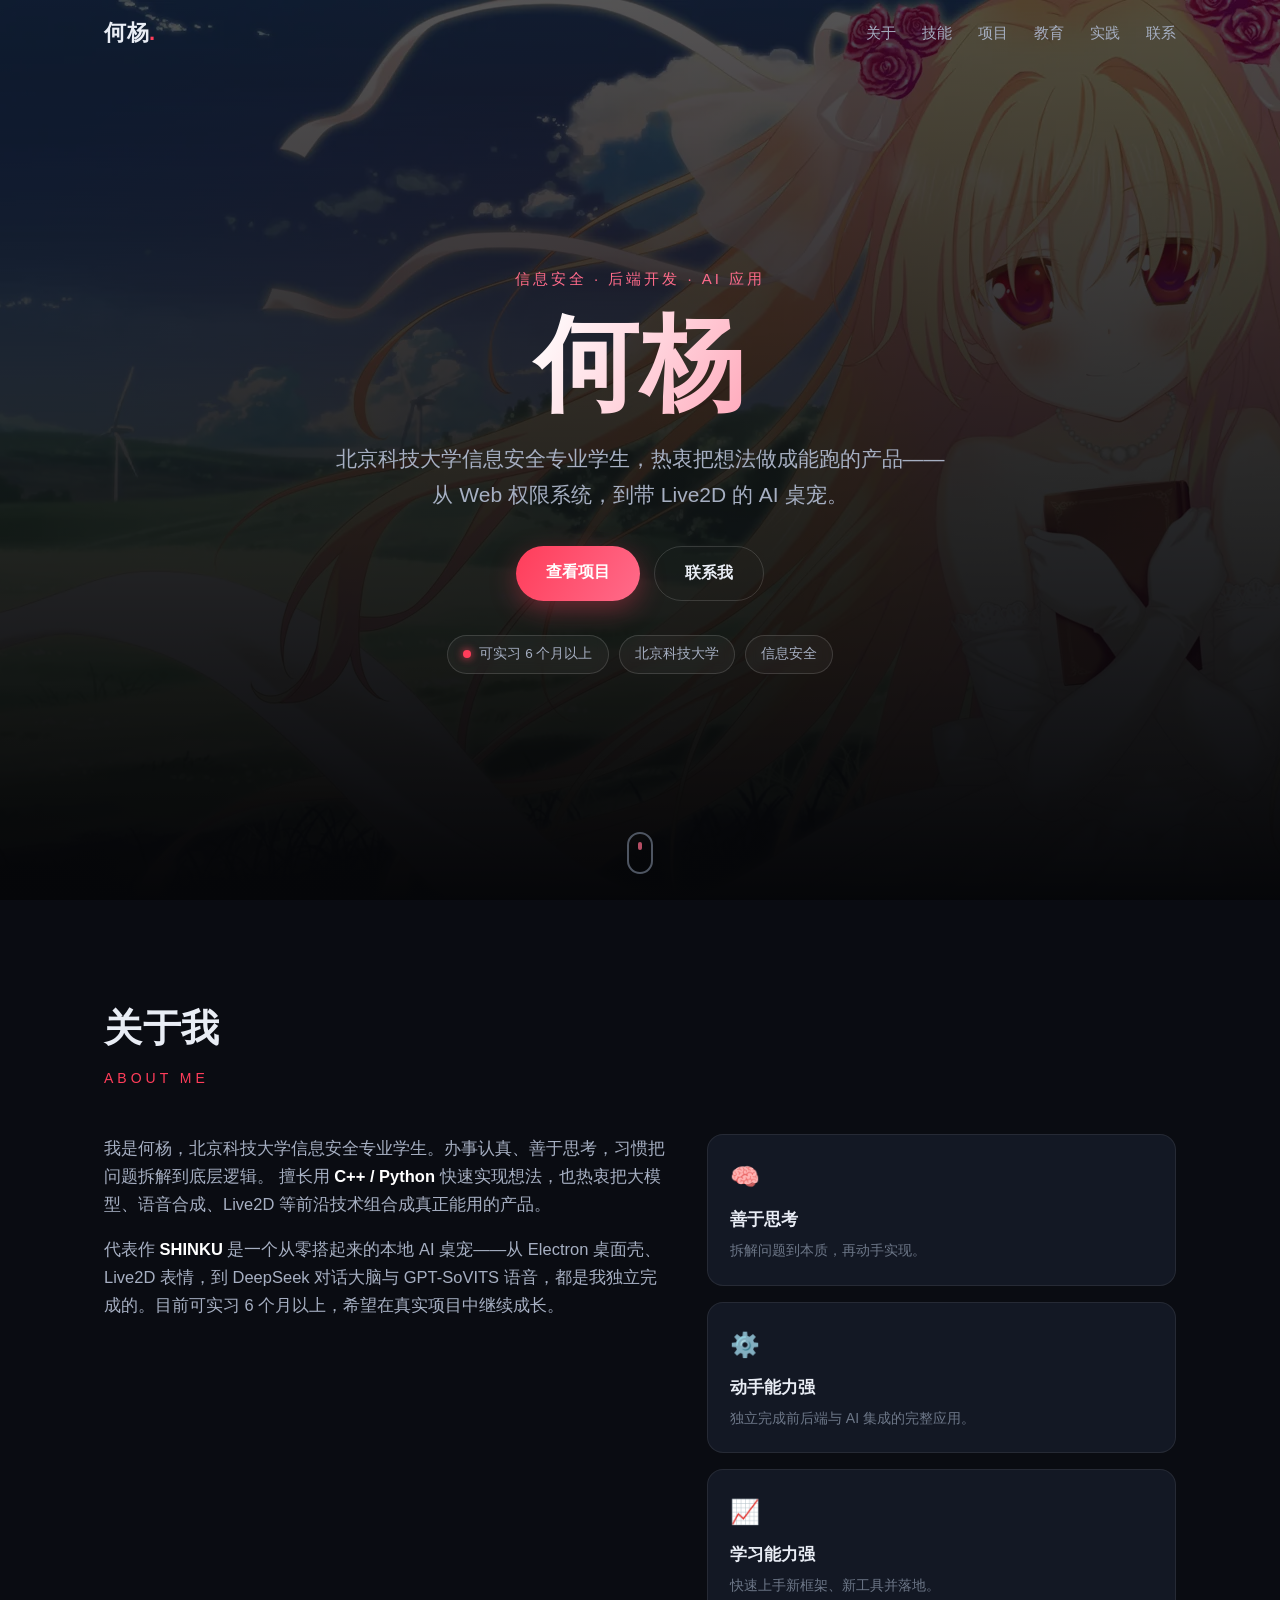
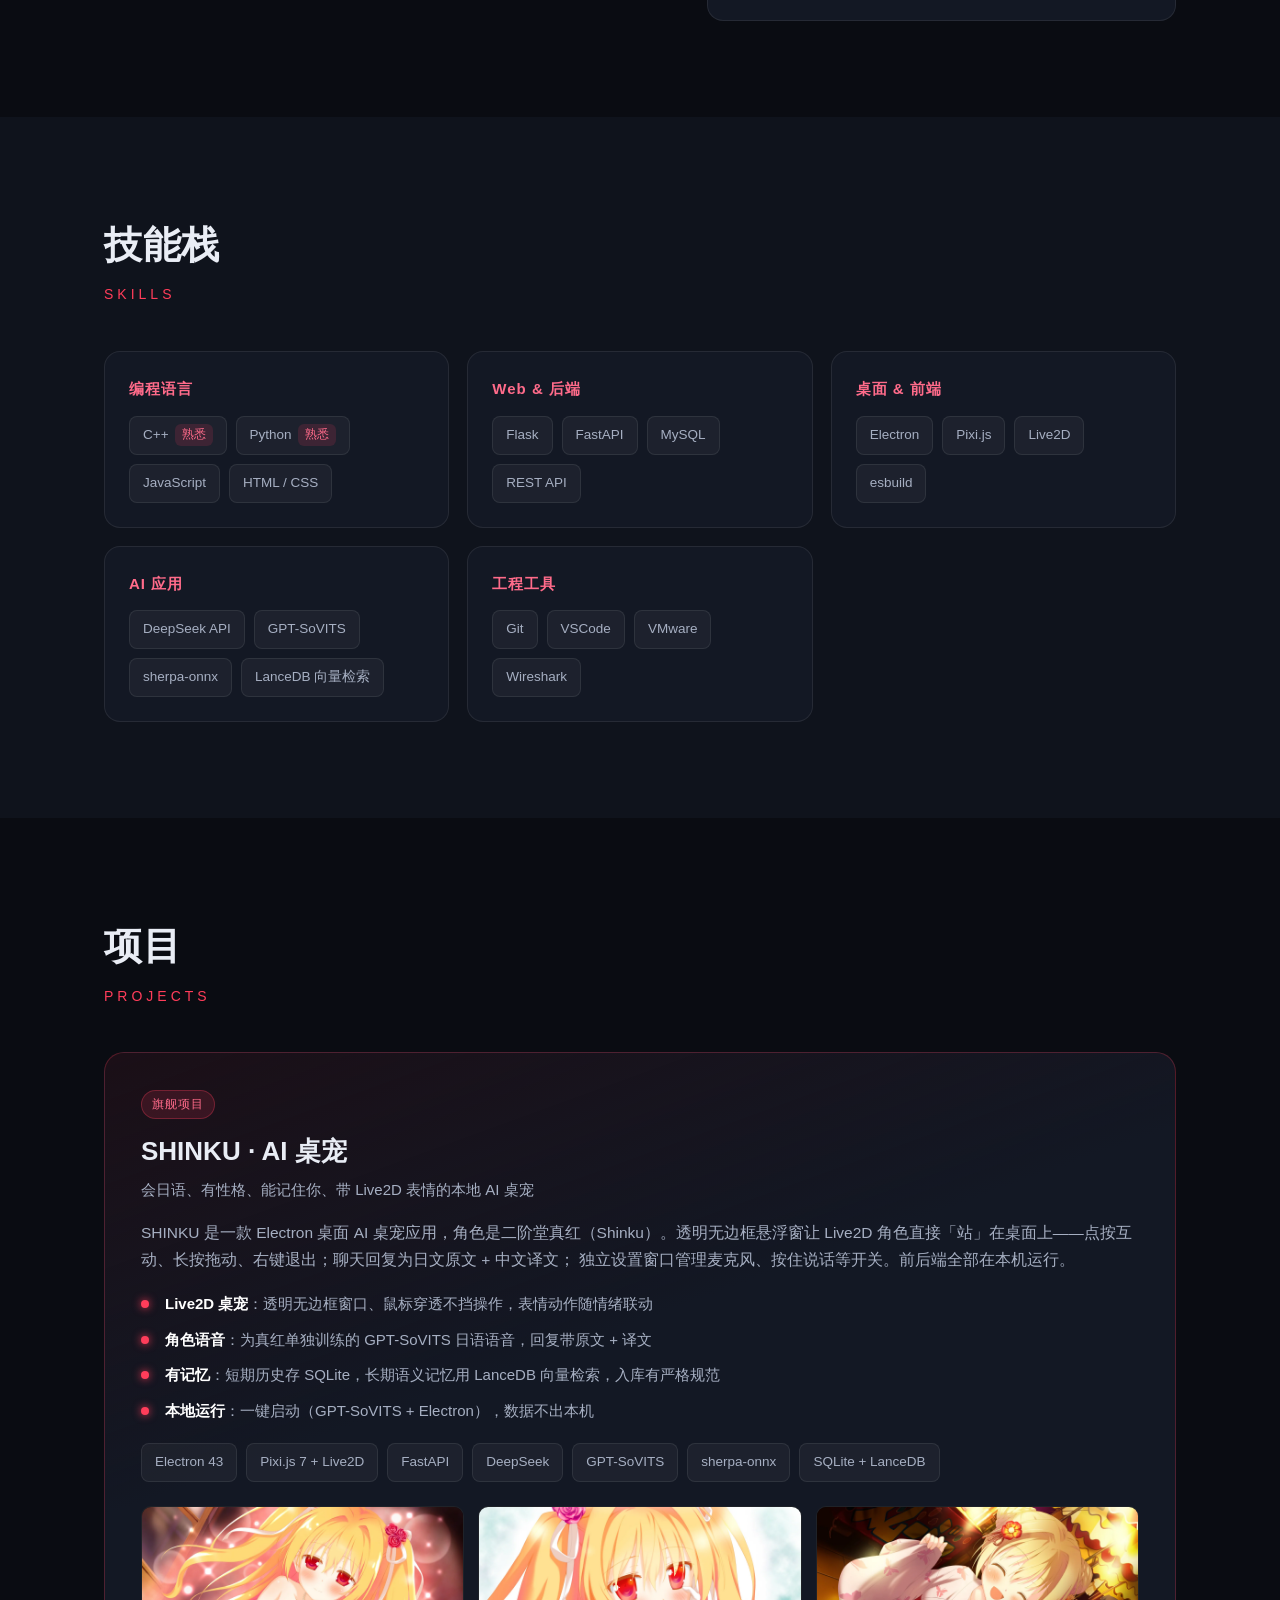
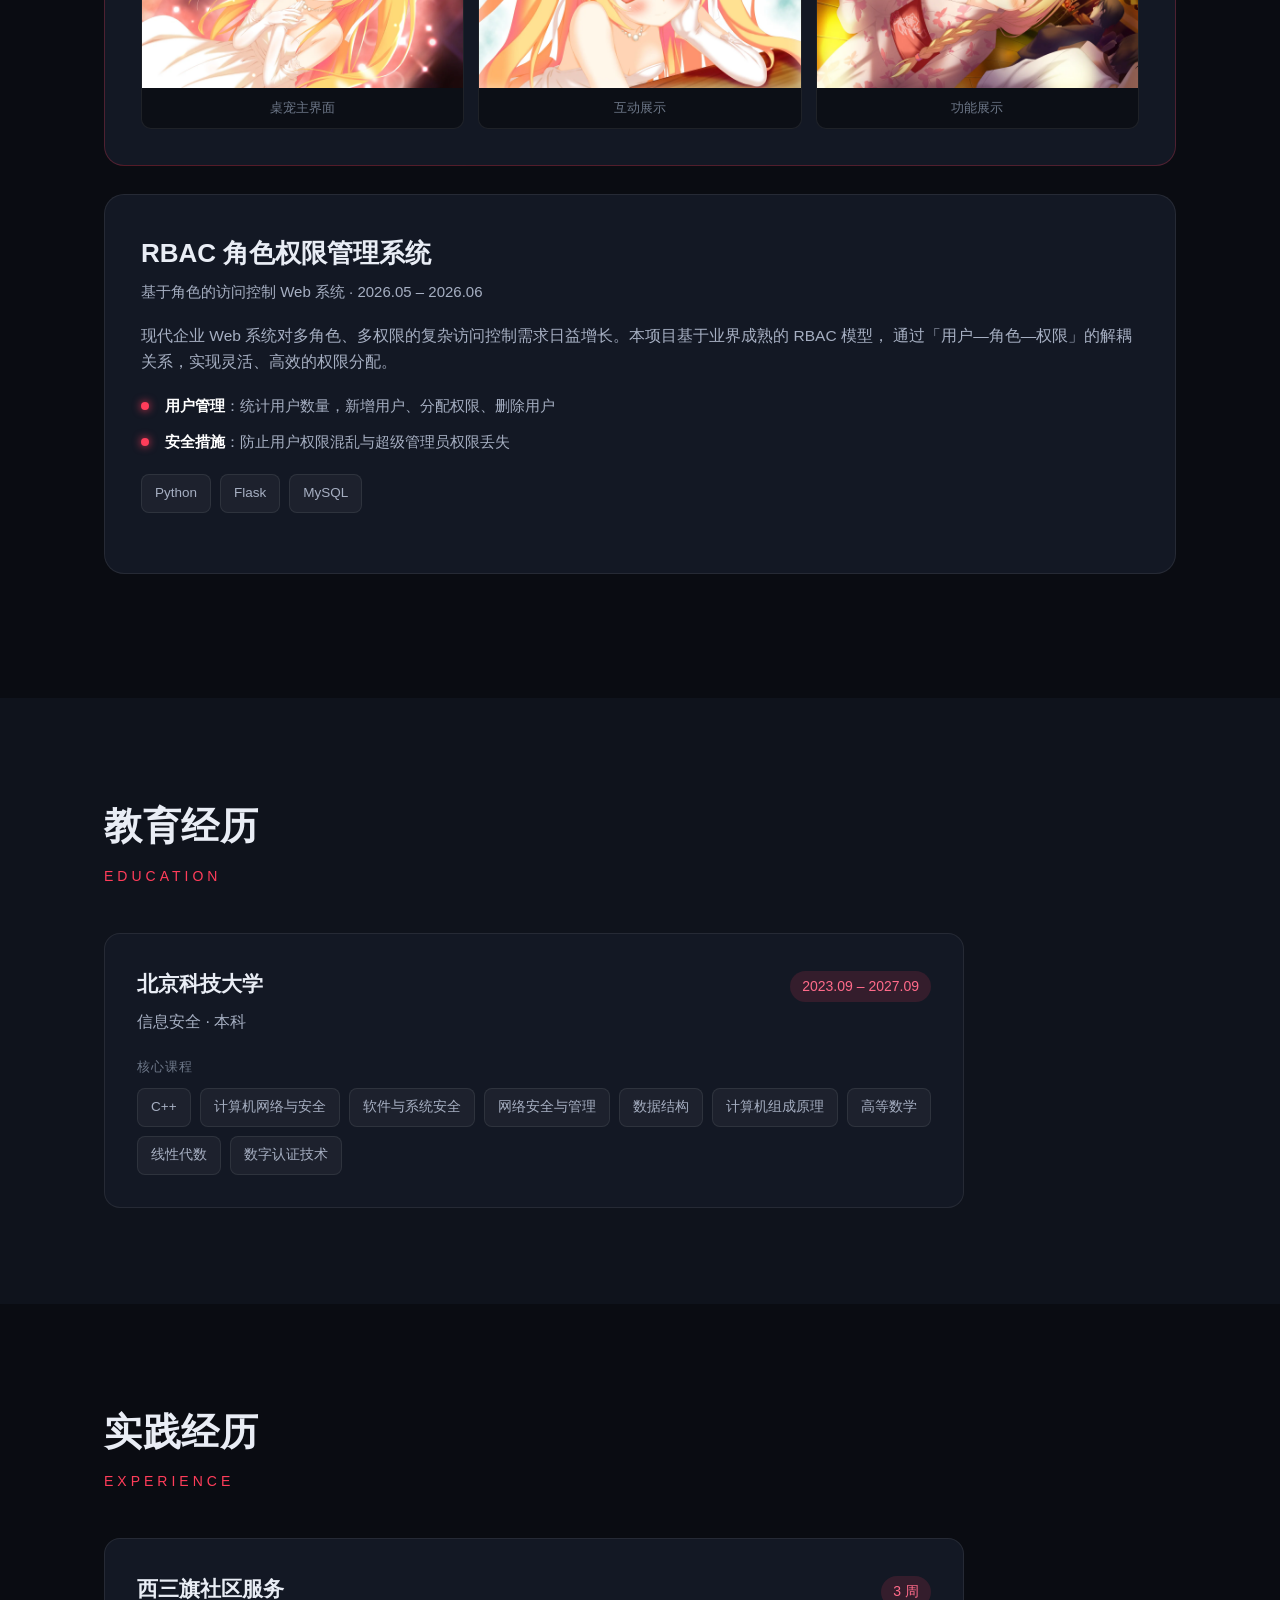
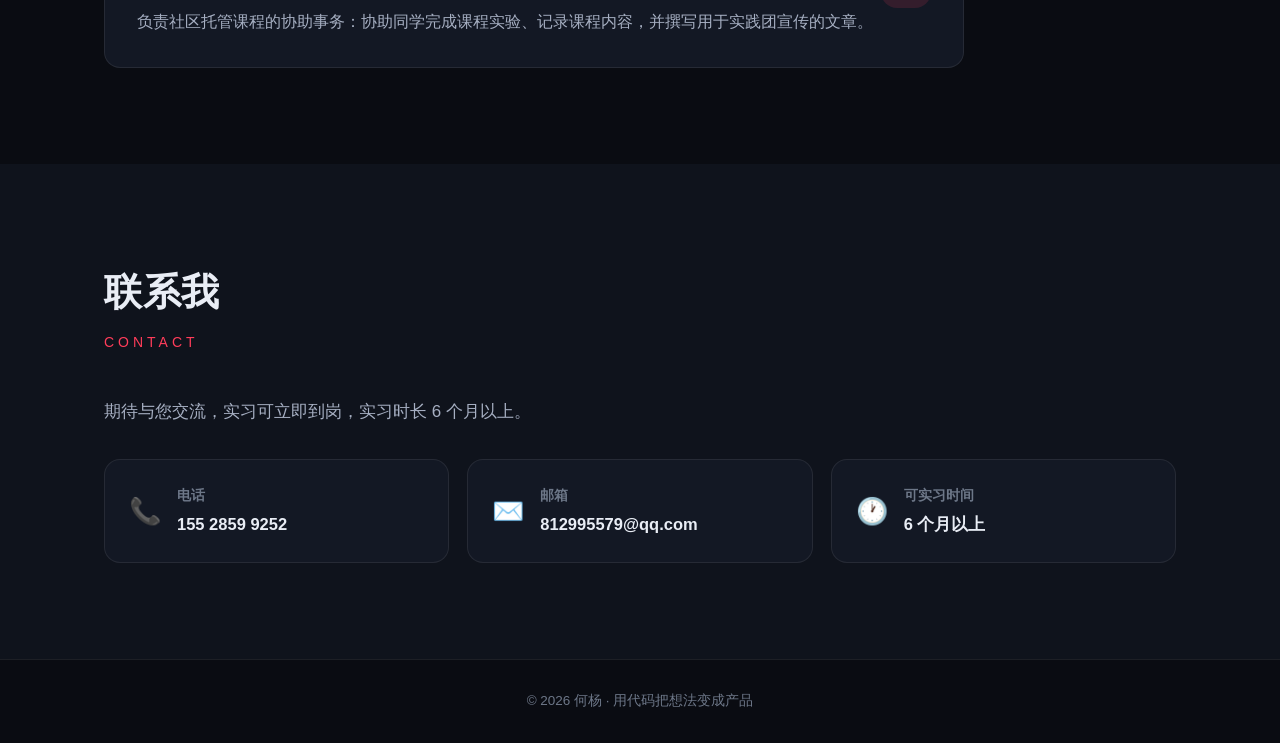
==== index.html @ 4cf5f6c6 "Add files via upload" ====
<!DOCTYPE html>
<html lang="zh-CN">
<head>
  <meta charset="UTF-8" />
  <meta name="viewport" content="width=device-width, initial-scale=1.0" />
  <title>何杨 · 信息安全 / 后端开发</title>
  <meta name="description" content="何杨的个人主页 — 北京科技大学信息安全专业学生，后端 & AI 应用开发，SHINKU AI 桌宠作者。" />
  <meta name="theme-color" content="#0a0c12" />
  <link rel="icon" href="data:image/svg+xml,%3Csvg xmlns='http://www.w3.org/2000/svg' viewBox='0 0 100 100'%3E%3Crect width='100' height='100' rx='22' fill='%230a0c12'/%3E%3Ctext x='50' y='68' font-size='52' font-family='serif' fill='%23ff3d5a' text-anchor='middle'%3E%E4%BD%95%3C/text%3E%3C/svg%3E" />
  <link rel="preload" as="image" href="assets/hero.webp" />
  <link rel="stylesheet" href="styles.css" />
</head>
<body>
  <!-- 导航 -->
  <header class="nav" id="nav">
    <div class="nav-inner">
      <a class="brand" href="#top">何杨<span class="brand-dot">.</span></a>
      <nav class="nav-links" id="nav-links">
        <a href="#about">关于</a>
        <a href="#skills">技能</a>
        <a href="#projects">项目</a>
        <a href="#education">教育</a>
        <a href="#experience">实践</a>
        <a href="#contact">联系</a>
      </nav>
      <button class="nav-toggle" id="nav-toggle" aria-label="菜单" aria-expanded="false">
        <span></span><span></span><span></span>
      </button>
    </div>
  </header>

  <!-- Hero -->
  <section class="hero" id="top">
    <div class="hero-bg" aria-hidden="true"></div>
    <div class="hero-content">
      <p class="hero-eyebrow reveal">信息安全 · 后端开发 · AI 应用</p>
      <h1 class="hero-name reveal">何杨</h1>
      <p class="hero-tagline reveal">
        北京科技大学信息安全专业学生，热衷把想法做成能跑的产品——<br class="br-desktop" />
        从 Web 权限系统，到带 Live2D 的 AI 桌宠。
      </p>
      <div class="hero-actions reveal">
        <a class="btn btn-primary" href="#projects">查看项目</a>
        <a class="btn btn-ghost" href="#contact">联系我</a>
      </div>
      <div class="hero-meta reveal">
        <span class="chip"><i class="dot"></i>可实习 6 个月以上</span>
        <span class="chip">北京科技大学</span>
        <span class="chip">信息安全</span>
      </div>
    </div>
    <a class="scroll-hint" href="#about" aria-label="向下滚动"><span></span></a>
  </section>

  <!-- 关于 -->
  <section class="section" id="about">
    <div class="wrap">
      <h2 class="section-title reveal">关于我</h2>
      <p class="section-sub reveal">About me</p>
      <div class="about-grid">
        <div class="about-text reveal">
          <p>
            我是何杨，北京科技大学信息安全专业学生。办事认真、善于思考，习惯把问题拆解到底层逻辑。
            擅长用 <strong>C++ / Python</strong> 快速实现想法，也热衷把大模型、语音合成、Live2D 等前沿技术组合成真正能用的产品。
          </p>
          <p>
            代表作 <strong>SHINKU</strong> 是一个从零搭起来的本地 AI 桌宠——从 Electron 桌面壳、Live2D 表情，到
            DeepSeek 对话大脑与 GPT-SoVITS 语音，都是我独立完成的。目前可实习 6 个月以上，希望在真实项目中继续成长。
          </p>
        </div>
        <div class="about-cards reveal">
          <div class="about-card">
            <span class="about-card-icon">🧠</span>
            <h3>善于思考</h3>
            <p>拆解问题到本质，再动手实现。</p>
          </div>
          <div class="about-card">
            <span class="about-card-icon">⚙️</span>
            <h3>动手能力强</h3>
            <p>独立完成前后端与 AI 集成的完整应用。</p>
          </div>
          <div class="about-card">
            <span class="about-card-icon">📈</span>
            <h3>学习能力强</h3>
            <p>快速上手新框架、新工具并落地。</p>
          </div>
        </div>
      </div>
    </div>
  </section>

  <!-- 技能 -->
  <section class="section section-alt" id="skills">
    <div class="wrap">
      <h2 class="section-title reveal">技能栈</h2>
      <p class="section-sub reveal">Skills</p>
      <div class="skills-grid">
        <div class="skill-group reveal">
          <h3>编程语言</h3>
          <div class="tag-list">
            <span class="tag">C++ <em>熟悉</em></span>
            <span class="tag">Python <em>熟悉</em></span>
            <span class="tag">JavaScript</span>
            <span class="tag">HTML / CSS</span>
          </div>
        </div>
        <div class="skill-group reveal">
          <h3>Web & 后端</h3>
          <div class="tag-list">
            <span class="tag">Flask</span>
            <span class="tag">FastAPI</span>
            <span class="tag">MySQL</span>
            <span class="tag">REST API</span>
          </div>
        </div>
        <div class="skill-group reveal">
          <h3>桌面 & 前端</h3>
          <div class="tag-list">
            <span class="tag">Electron</span>
            <span class="tag">Pixi.js</span>
            <span class="tag">Live2D</span>
            <span class="tag">esbuild</span>
          </div>
        </div>
        <div class="skill-group reveal">
          <h3>AI 应用</h3>
          <div class="tag-list">
            <span class="tag">DeepSeek API</span>
            <span class="tag">GPT-SoVITS</span>
            <span class="tag">sherpa-onnx</span>
            <span class="tag">LanceDB 向量检索</span>
          </div>
        </div>
        <div class="skill-group reveal">
          <h3>工程工具</h3>
          <div class="tag-list">
            <span class="tag">Git</span>
            <span class="tag">VSCode</span>
            <span class="tag">VMware</span>
            <span class="tag">Wireshark</span>
          </div>
        </div>
      </div>
    </div>
  </section>

  <!-- 项目 -->
  <section class="section" id="projects">
    <div class="wrap">
      <h2 class="section-title reveal">项目</h2>
      <p class="section-sub reveal">Projects</p>

      <!-- SHINKU -->
      <article class="project project-featured reveal">
        <div class="project-head">
          <div>
            <span class="project-flag">旗舰项目</span>
            <h3 class="project-name">SHINKU · AI 桌宠</h3>
            <p class="project-sub">会日语、有性格、能记住你、带 Live2D 表情的本地 AI 桌宠</p>
          </div>
        </div>
        <div class="project-body">
          <p>
            SHINKU 是一款 Electron 桌面 AI 桌宠应用，角色是二阶堂真红（Shinku）。透明无边框悬浮窗让 Live2D
            角色直接「站」在桌面上——点按互动、长按拖动、右键退出；聊天回复为日文原文 + 中文译文；
            独立设置窗口管理麦克风、按住说话等开关。前后端全部在本机运行。
          </p>
          <ul class="feature-list">
            <li><strong>Live2D 桌宠</strong>：透明无边框窗口、鼠标穿透不挡操作，表情动作随情绪联动</li>
            <li><strong>角色语音</strong>：为真红单独训练的 GPT-SoVITS 日语语音，回复带原文 + 译文</li>
            <li><strong>有记忆</strong>：短期历史存 SQLite，长期语义记忆用 LanceDB 向量检索，入库有严格规范</li>
            <li><strong>本地运行</strong>：一键启动（GPT-SoVITS + Electron），数据不出本机</li>
          </ul>
          <div class="tag-list">
            <span class="tag">Electron 43</span>
            <span class="tag">Pixi.js 7 + Live2D</span>
            <span class="tag">FastAPI</span>
            <span class="tag">DeepSeek</span>
            <span class="tag">GPT-SoVITS</span>
            <span class="tag">sherpa-onnx</span>
            <span class="tag">SQLite + LanceDB</span>
          </div>
          <div class="gallery">
            <figure class="gallery-item"><img src="assets/shinku-1.webp" alt="SHINKU 桌宠界面 1" loading="lazy" /><figcaption>桌宠主界面</figcaption></figure>
            <figure class="gallery-item"><img src="assets/shinku-2.webp" alt="SHINKU 桌宠界面 2" loading="lazy" /><figcaption>互动展示</figcaption></figure>
            <figure class="gallery-item"><img src="assets/shinku-3.webp" alt="SHINKU 桌宠界面 3" loading="lazy" /><figcaption>功能展示</figcaption></figure>
          </div>
        </div>
      </article>

      <!-- RBAC -->
      <article class="project reveal">
        <div class="project-head">
          <div>
            <h3 class="project-name">RBAC 角色权限管理系统</h3>
            <p class="project-sub">基于角色的访问控制 Web 系统 · 2026.05 – 2026.06</p>
          </div>
        </div>
        <div class="project-body">
          <p>
            现代企业 Web 系统对多角色、多权限的复杂访问控制需求日益增长。本项目基于业界成熟的 RBAC 模型，
            通过「用户—角色—权限」的解耦关系，实现灵活、高效的权限分配。
          </p>
          <ul class="feature-list">
            <li><strong>用户管理</strong>：统计用户数量，新增用户、分配权限、删除用户</li>
            <li><strong>安全措施</strong>：防止用户权限混乱与超级管理员权限丢失</li>
          </ul>
          <div class="tag-list">
            <span class="tag">Python</span>
            <span class="tag">Flask</span>
            <span class="tag">MySQL</span>
          </div>
        </div>
      </article>
    </div>
  </section>

  <!-- 教育 -->
  <section class="section section-alt" id="education">
    <div class="wrap">
      <h2 class="section-title reveal">教育经历</h2>
      <p class="section-sub reveal">Education</p>
      <div class="edu-card reveal">
        <div class="edu-head">
          <h3>北京科技大学</h3>
          <span class="edu-date">2023.09 – 2027.09</span>
        </div>
        <p class="edu-major">信息安全 · 本科</p>
        <p class="edu-courses-label">核心课程</p>
        <div class="tag-list">
          <span class="tag">C++</span>
          <span class="tag">计算机网络与安全</span>
          <span class="tag">软件与系统安全</span>
          <span class="tag">网络安全与管理</span>
          <span class="tag">数据结构</span>
          <span class="tag">计算机组成原理</span>
          <span class="tag">高等数学</span>
          <span class="tag">线性代数</span>
          <span class="tag">数字认证技术</span>
        </div>
      </div>
    </div>
  </section>

  <!-- 实践 -->
  <section class="section" id="experience">
    <div class="wrap">
      <h2 class="section-title reveal">实践经历</h2>
      <p class="section-sub reveal">Experience</p>
      <div class="exp-card reveal">
        <div class="edu-head">
          <h3>西三旗社区服务</h3>
          <span class="edu-date">3 周</span>
        </div>
        <p>负责社区托管课程的协助事务：协助同学完成课程实验、记录课程内容，并撰写用于实践团宣传的文章。</p>
      </div>
    </div>
  </section>

  <!-- 联系 -->
  <section class="section section-alt" id="contact">
    <div class="wrap">
      <h2 class="section-title reveal">联系我</h2>
      <p class="section-sub reveal">Contact</p>
      <p class="contact-lead reveal">期待与您交流，实习可立即到岗，实习时长 6 个月以上。</p>
      <div class="contact-grid">
        <a class="contact-card reveal" href="tel:15528599252">
          <span class="contact-icon">📞</span>
          <div><h3>电话</h3><p>155 2859 9252</p></div>
        </a>
        <a class="contact-card reveal" href="mailto:812995579@qq.com">
          <span class="contact-icon">✉️</span>
          <div><h3>邮箱</h3><p>812995579@qq.com</p></div>
        </a>
        <div class="contact-card reveal">
          <span class="contact-icon">🕐</span>
          <div><h3>可实习时间</h3><p>6 个月以上</p></div>
        </div>
      </div>
    </div>
  </section>

  <footer class="footer">
    <p>© 2026 何杨 · 用代码把想法变成产品</p>
  </footer>

  <!-- 图片放大 -->
  <div class="lightbox" id="lightbox" aria-hidden="true">
    <button class="lightbox-close" id="lightbox-close" aria-label="关闭">×</button>
    <img id="lightbox-img" src="" alt="" />
  </div>

  <script src="main.js"></script>
</body>
</html>
---- styles.css ----
:root {
  --bg: #0a0c12;
  --bg-soft: #0f131c;
  --surface: #131824;
  --surface-2: #171d2b;
  --border: rgba(255, 255, 255, 0.08);
  --border-strong: rgba(255, 255, 255, 0.14);
  --text: #e9edf5;
  --text-dim: #a6afc2;
  --text-faint: #6d7788;
  --accent: #ff3d5a;
  --accent-2: #ff6b8a;
  --accent-soft: rgba(255, 61, 90, 0.14);
  --glow: rgba(255, 61, 90, 0.35);
  --radius: 16px;
  --radius-sm: 10px;
  --maxw: 1120px;
  --font: -apple-system, BlinkMacSystemFont, "Segoe UI", "PingFang SC",
    "Hiragino Sans GB", "Microsoft YaHei", "Noto Sans SC", sans-serif;
}

* { box-sizing: border-box; margin: 0; padding: 0; }

html { scroll-behavior: smooth; scroll-padding-top: 76px; }

body {
  font-family: var(--font);
  background: var(--bg);
  color: var(--text);
  line-height: 1.7;
  -webkit-font-smoothing: antialiased;
  overflow-x: hidden;
}

a { color: inherit; text-decoration: none; }
img { display: block; max-width: 100%; }
strong { color: #fff; font-weight: 600; }

.wrap { max-width: var(--maxw); margin: 0 auto; padding: 0 24px; }

/* ============ 导航 ============ */
.nav {
  position: fixed;
  top: 0; left: 0; right: 0;
  z-index: 100;
  transition: background 0.3s ease, box-shadow 0.3s ease, border-color 0.3s ease;
  border-bottom: 1px solid transparent;
}
.nav.scrolled {
  background: rgba(10, 12, 18, 0.82);
  backdrop-filter: blur(14px);
  -webkit-backdrop-filter: blur(14px);
  border-bottom-color: var(--border);
}
.nav-inner {
  max-width: var(--maxw);
  margin: 0 auto;
  padding: 0 24px;
  height: 66px;
  display: flex;
  align-items: center;
  justify-content: space-between;
}
.brand { font-size: 22px; font-weight: 700; letter-spacing: 0.5px; }
.brand-dot { color: var(--accent); }
.nav-links { display: flex; gap: 26px; }
.nav-links a {
  font-size: 15px;
  color: var(--text-dim);
  transition: color 0.2s ease;
  position: relative;
}
.nav-links a:hover { color: #fff; }
.nav-links a::after {
  content: ""; position: absolute; left: 0; bottom: -4px;
  width: 0; height: 2px; background: var(--accent);
  transition: width 0.25s ease;
}
.nav-links a:hover::after { width: 100%; }

.nav-toggle {
  display: none;
  flex-direction: column; gap: 5px;
  background: none; border: none; cursor: pointer;
  padding: 8px;
}
.nav-toggle span { width: 22px; height: 2px; background: #fff; border-radius: 2px; transition: 0.25s; }
.nav-toggle.open span:nth-child(1) { transform: translateY(7px) rotate(45deg); }
.nav-toggle.open span:nth-child(2) { opacity: 0; }
.nav-toggle.open span:nth-child(3) { transform: translateY(-7px) rotate(-45deg); }

/* ============ Hero ============ */
.hero {
  position: relative;
  min-height: 100vh;
  display: flex;
  align-items: center;
  justify-content: center;
  text-align: center;
  padding: 120px 24px 80px;
  overflow: hidden;
}
.hero-bg {
  position: absolute; inset: 0;
  background:
    radial-gradient(ellipse 80% 60% at 50% 30%, rgba(255, 61, 90, 0.16), transparent 60%),
    url("assets/hero.webp") center / cover no-repeat;
  filter: brightness(0.5) saturate(0.9);
  z-index: 0;
}
.hero-bg::after {
  content: ""; position: absolute; inset: 0;
  background: linear-gradient(180deg, rgba(10,12,18,0.35) 0%, rgba(10,12,18,0.72) 55%, var(--bg) 100%);
}
.hero-content { position: relative; z-index: 1; max-width: 820px; }

.hero-eyebrow {
  font-size: 15px;
  letter-spacing: 3px;
  color: var(--accent-2);
  text-transform: uppercase;
  margin-bottom: 18px;
}
.hero-name {
  font-size: clamp(56px, 11vw, 104px);
  font-weight: 800;
  line-height: 1.05;
  letter-spacing: 2px;
  background: linear-gradient(120deg, #fff 30%, var(--accent-2) 100%);
  -webkit-background-clip: text;
  background-clip: text;
  -webkit-text-fill-color: transparent;
  margin-bottom: 22px;
}
.hero-tagline {
  font-size: clamp(17px, 2.4vw, 21px);
  color: var(--text-dim);
  margin-bottom: 34px;
}
.hero-actions { display: flex; gap: 14px; justify-content: center; flex-wrap: wrap; margin-bottom: 34px; }
.hero-meta { display: flex; gap: 10px; justify-content: center; flex-wrap: wrap; }

.chip {
  display: inline-flex; align-items: center; gap: 8px;
  padding: 7px 15px;
  border: 1px solid var(--border-strong);
  border-radius: 999px;
  font-size: 13.5px;
  color: var(--text-dim);
  background: rgba(255,255,255,0.04);
  backdrop-filter: blur(6px);
}
.chip .dot { width: 8px; height: 8px; border-radius: 50%; background: var(--accent); box-shadow: 0 0 8px var(--accent); }

.btn {
  display: inline-block;
  padding: 13px 30px;
  border-radius: 999px;
  font-size: 15.5px;
  font-weight: 600;
  transition: transform 0.18s ease, box-shadow 0.18s ease, background 0.18s ease;
}
.btn:hover { transform: translateY(-2px); }
.btn-primary {
  background: linear-gradient(120deg, var(--accent), var(--accent-2));
  color: #fff;
  box-shadow: 0 8px 26px var(--glow);
}
.btn-primary:hover { box-shadow: 0 12px 34px var(--glow); }
.btn-ghost { border: 1px solid var(--border-strong); color: var(--text); }
.btn-ghost:hover { background: rgba(255,255,255,0.06); }

.scroll-hint {
  position: absolute; bottom: 26px; left: 50%;
  transform: translateX(-50%);
  z-index: 1;
  width: 26px; height: 42px;
  border: 2px solid var(--text-faint);
  border-radius: 14px;
  opacity: 0.7;
}
.scroll-hint span {
  position: absolute; top: 8px; left: 50%;
  width: 4px; height: 8px; margin-left: -2px;
  background: var(--accent-2);
  border-radius: 2px;
  animation: scrollDot 1.6s infinite;
}
@keyframes scrollDot {
  0% { transform: translateY(0); opacity: 1; }
  70% { transform: translateY(14px); opacity: 0; }
  100% { transform: translateY(0); opacity: 0; }
}

/* ============ 通用 section ============ */
.section { padding: 96px 0; }
.section-alt { background: var(--bg-soft); }
.section-title {
  font-size: clamp(28px, 4vw, 38px);
  font-weight: 800;
  margin-bottom: 6px;
  letter-spacing: 0.5px;
}
.section-sub {
  font-size: 14px;
  letter-spacing: 4px;
  text-transform: uppercase;
  color: var(--accent);
  margin-bottom: 44px;
}

/* ============ 关于 ============ */
.about-grid { display: grid; grid-template-columns: 1.2fr 1fr; gap: 40px; align-items: start; }
.about-text p { color: var(--text-dim); font-size: 16.5px; margin-bottom: 16px; }
.about-cards { display: grid; gap: 16px; }
.about-card {
  background: var(--surface);
  border: 1px solid var(--border);
  border-radius: var(--radius);
  padding: 22px;
  transition: transform 0.2s ease, border-color 0.2s ease;
}
.about-card:hover { transform: translateY(-3px); border-color: var(--accent-soft); }
.about-card-icon { font-size: 24px; }
.about-card h3 { font-size: 17px; margin: 8px 0 4px; }
.about-card p { color: var(--text-faint); font-size: 14px; }

/* ============ 技能 ============ */
.skills-grid { display: grid; grid-template-columns: repeat(auto-fill, minmax(300px, 1fr)); gap: 18px; }
.skill-group {
  background: var(--surface);
  border: 1px solid var(--border);
  border-radius: var(--radius);
  padding: 24px;
}
.skill-group h3 {
  font-size: 15px;
  color: var(--accent-2);
  margin-bottom: 14px;
  letter-spacing: 1px;
}
.tag-list { display: flex; flex-wrap: wrap; gap: 9px; }
.tag {
  display: inline-flex; align-items: center; gap: 6px;
  padding: 7px 13px;
  font-size: 13.5px;
  color: var(--text-dim);
  background: rgba(255,255,255,0.045);
  border: 1px solid var(--border);
  border-radius: 8px;
}
.tag em { font-style: normal; font-size: 11.5px; color: var(--accent-2); background: var(--accent-soft); padding: 1px 7px; border-radius: 6px; }

/* ============ 项目 ============ */
.project {
  background: var(--surface);
  border: 1px solid var(--border);
  border-radius: 20px;
  padding: 36px;
  margin-bottom: 28px;
}
.project-featured {
  background: linear-gradient(160deg, rgba(255,61,90,0.07), var(--surface) 42%);
  border-color: rgba(255, 61, 90, 0.25);
}
.project-head { display: flex; justify-content: space-between; align-items: flex-start; margin-bottom: 18px; }
.project-flag {
  display: inline-block;
  font-size: 12px;
  letter-spacing: 1px;
  color: var(--accent-2);
  background: var(--accent-soft);
  border: 1px solid rgba(255,61,90,0.3);
  padding: 3px 10px;
  border-radius: 999px;
  margin-bottom: 10px;
}
.project-name { font-size: 26px; font-weight: 700; }
.project-sub { color: var(--text-dim); font-size: 15px; margin-top: 4px; }
.project-body > p { color: var(--text-dim); margin-bottom: 18px; font-size: 15.5px; }
.feature-list { list-style: none; margin: 0 0 20px; display: grid; gap: 10px; }
.feature-list li {
  position: relative;
  padding-left: 24px;
  color: var(--text-dim);
  font-size: 15px;
}
.feature-list li::before {
  content: ""; position: absolute; left: 0; top: 9px;
  width: 8px; height: 8px; border-radius: 50%;
  background: var(--accent);
  box-shadow: 0 0 8px var(--accent);
}
.feature-list strong { color: #fff; }
.project .tag-list { margin-bottom: 24px; }

.gallery { display: grid; grid-template-columns: repeat(3, 1fr); gap: 14px; }
.gallery-item {
  border-radius: var(--radius-sm);
  overflow: hidden;
  border: 1px solid var(--border);
  cursor: zoom-in;
  transition: transform 0.25s ease, border-color 0.25s ease;
  background: #0c0f16;
}
.gallery-item:hover { transform: translateY(-4px); border-color: var(--accent-soft); }
.gallery-item img { width: 100%; aspect-ratio: 16/9; object-fit: cover; transition: transform 0.4s ease; }
.gallery-item:hover img { transform: scale(1.04); }
.gallery-item figcaption {
  padding: 9px 12px;
  font-size: 13px;
  color: var(--text-faint);
  text-align: center;
}

/* ============ 教育 / 实践 ============ */
.edu-card, .exp-card {
  background: var(--surface);
  border: 1px solid var(--border);
  border-radius: var(--radius);
  padding: 32px;
  max-width: 860px;
}
.exp-card p { color: var(--text-dim); }
.edu-head { display: flex; justify-content: space-between; align-items: baseline; flex-wrap: wrap; gap: 8px; }
.edu-head h3 { font-size: 21px; }
.edu-date {
  font-size: 14px;
  color: var(--accent-2);
  background: var(--accent-soft);
  padding: 4px 12px;
  border-radius: 999px;
}
.edu-major { color: var(--text-dim); margin: 6px 0 20px; }
.edu-courses-label { font-size: 13px; color: var(--text-faint); margin-bottom: 10px; letter-spacing: 1px; }

/* ============ 联系 ============ */
.contact-lead { color: var(--text-dim); font-size: 17px; margin-bottom: 32px; }
.contact-grid { display: grid; grid-template-columns: repeat(auto-fit, minmax(240px, 1fr)); gap: 18px; }
.contact-card {
  display: flex; align-items: center; gap: 16px;
  background: var(--surface);
  border: 1px solid var(--border);
  border-radius: var(--radius);
  padding: 24px;
  transition: transform 0.2s ease, border-color 0.2s ease;
}
.contact-card:hover { transform: translateY(-3px); border-color: var(--accent-soft); }
.contact-icon { font-size: 26px; }
.contact-card h3 { font-size: 14px; color: var(--text-faint); margin-bottom: 2px; }
.contact-card p { font-size: 16.5px; font-weight: 600; }

/* ============ Footer ============ */
.footer {
  border-top: 1px solid var(--border);
  padding: 30px 24px;
  text-align: center;
  color: var(--text-faint);
  font-size: 13.5px;
}

/* ============ Lightbox ============ */
.lightbox {
  position: fixed; inset: 0; z-index: 200;
  background: rgba(6, 8, 12, 0.92);
  backdrop-filter: blur(8px);
  display: flex; align-items: center; justify-content: center;
  opacity: 0; pointer-events: none;
  transition: opacity 0.25s ease;
}
.lightbox.open { opacity: 1; pointer-events: auto; }
.lightbox img { max-width: 92vw; max-height: 88vh; border-radius: 8px; box-shadow: 0 20px 60px rgba(0,0,0,0.6); }
.lightbox-close {
  position: absolute; top: 20px; right: 28px;
  background: none; border: none; color: #fff;
  font-size: 42px; line-height: 1; cursor: pointer;
  opacity: 0.75; transition: opacity 0.2s;
}
.lightbox-close:hover { opacity: 1; }

/* ============ Reveal 动画 ============ */
.reveal { opacity: 0; transform: translateY(26px); transition: opacity 0.6s ease, transform 0.6s ease; }
.reveal.visible { opacity: 1; transform: none; }

/* ============ 响应式 ============ */
@media (max-width: 860px) {
  .br-desktop { display: none; }
  .about-grid { grid-template-columns: 1fr; gap: 28px; }
  .gallery { grid-template-columns: 1fr; }
  .nav-links {
    position: fixed; top: 66px; left: 0; right: 0;
    flex-direction: column;
    background: rgba(10, 12, 18, 0.96);
    backdrop-filter: blur(14px);
    padding: 12px 24px 24px;
    gap: 4px;
    border-bottom: 1px solid var(--border);
    transform: translateY(-8px);
    opacity: 0; pointer-events: none;
    transition: opacity 0.25s ease, transform 0.25s ease;
  }
  .nav-links.open { opacity: 1; transform: none; pointer-events: auto; }
  .nav-links a { padding: 12px 0; font-size: 17px; border-bottom: 1px solid var(--border); }
  .nav-links a::after { display: none; }
  .nav-toggle { display: flex; }
  .project { padding: 26px 20px; }
  .edu-head { flex-direction: column; }
}

@media (prefers-reduced-motion: reduce) {
  html { scroll-behavior: auto; }
  .reveal { opacity: 1; transform: none; transition: none; }
  .scroll-hint span { animation: none; }
}
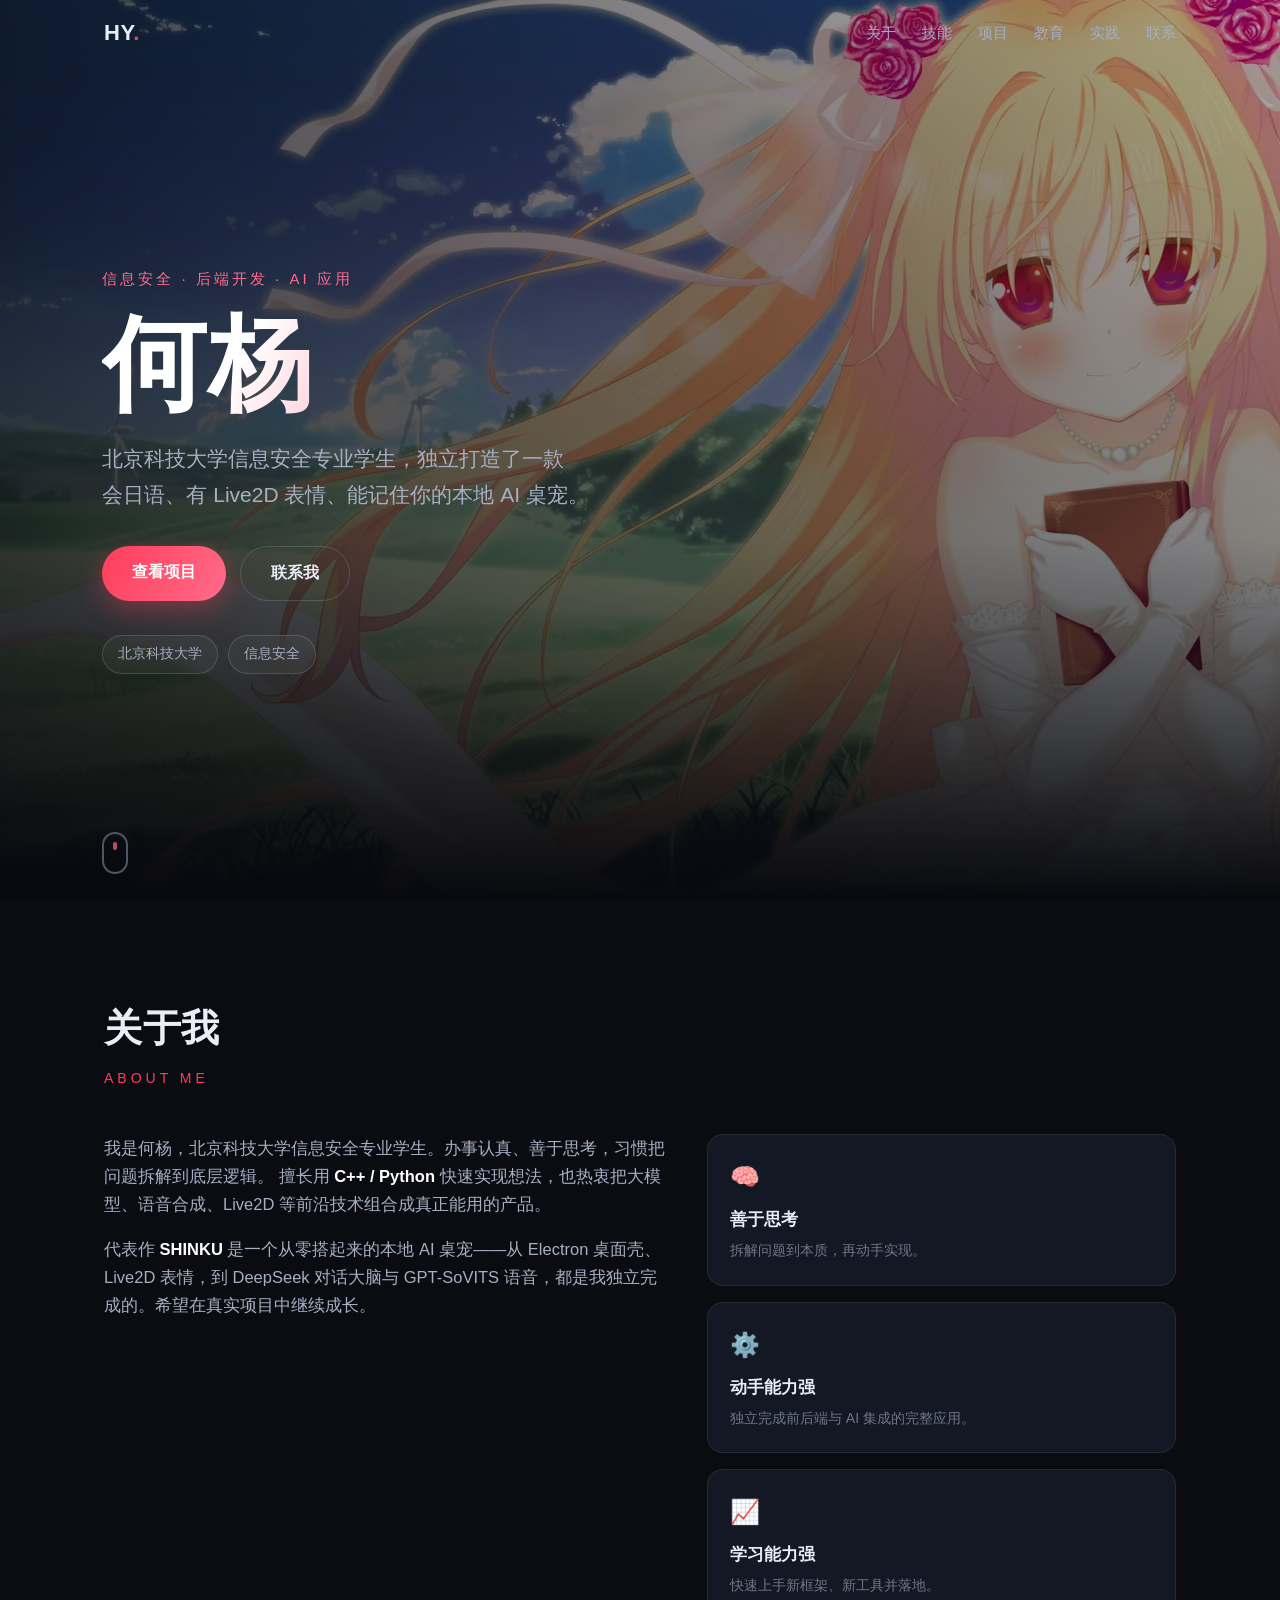
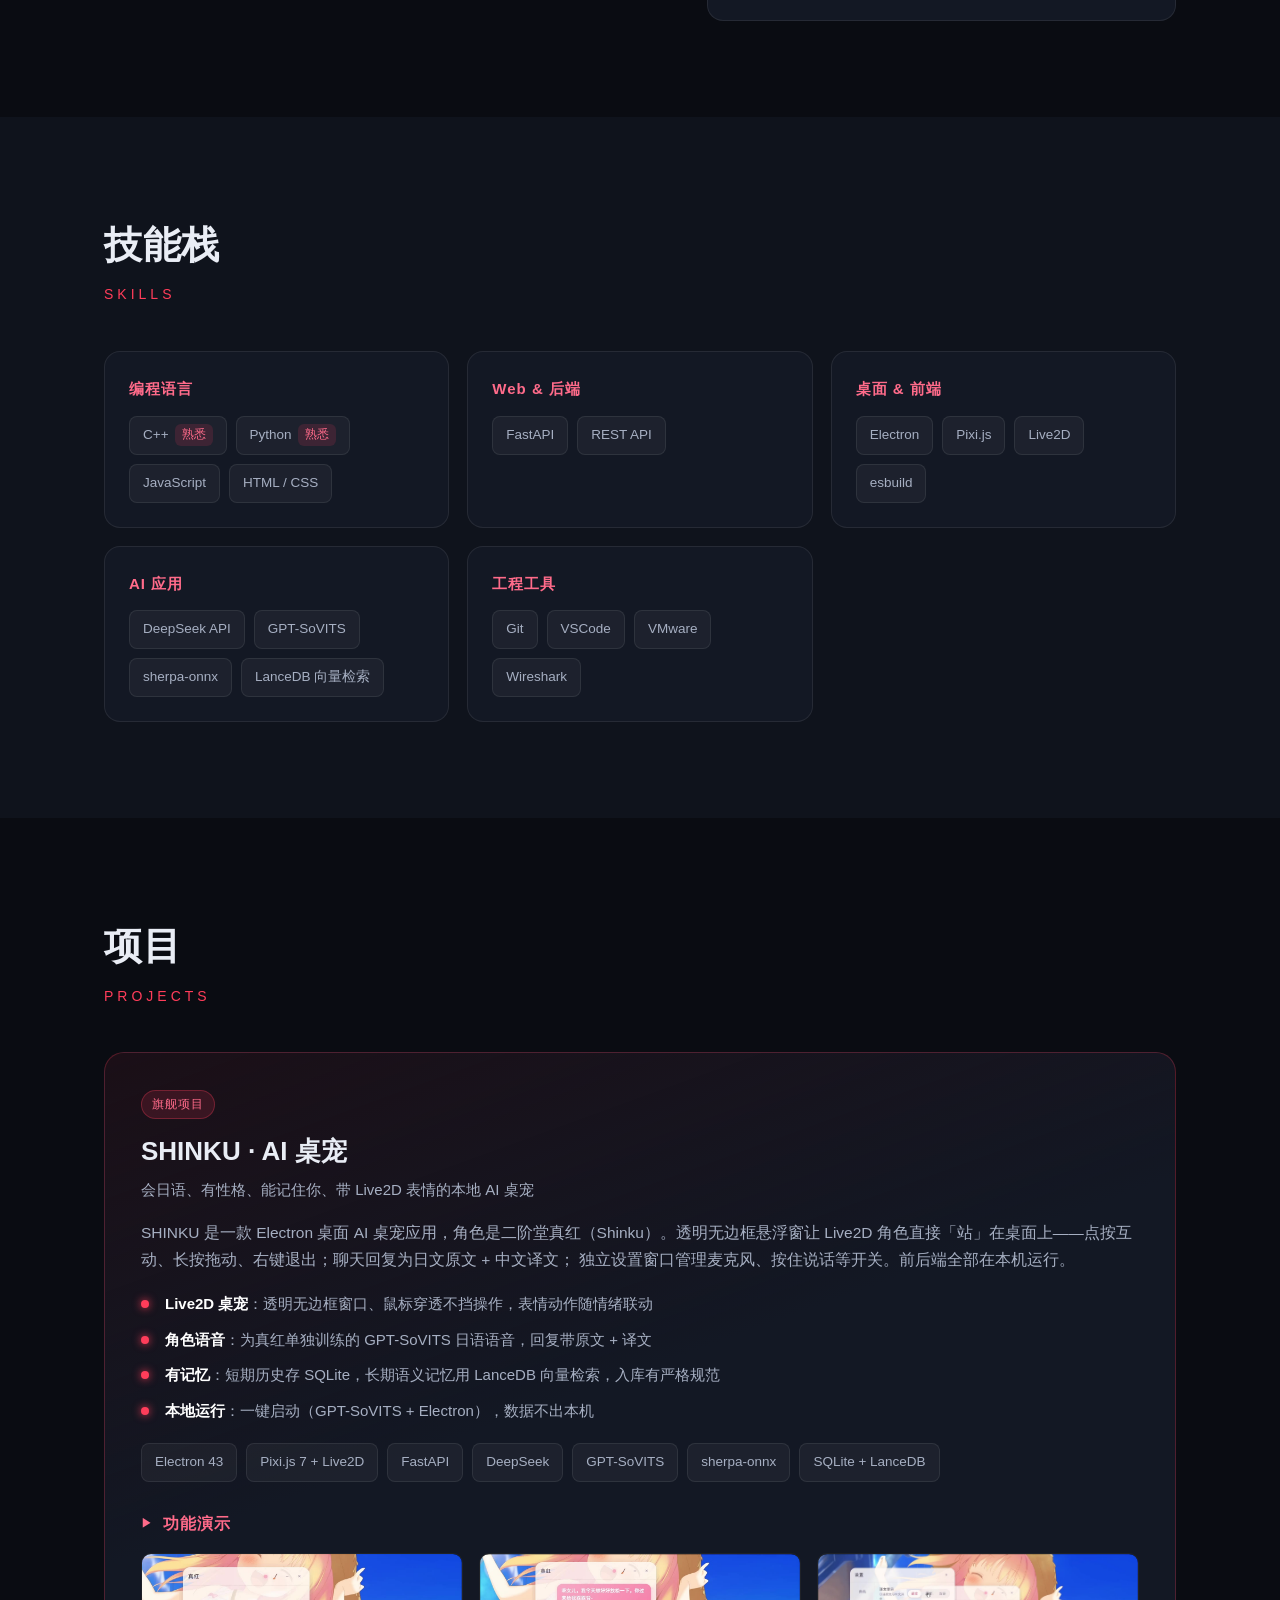
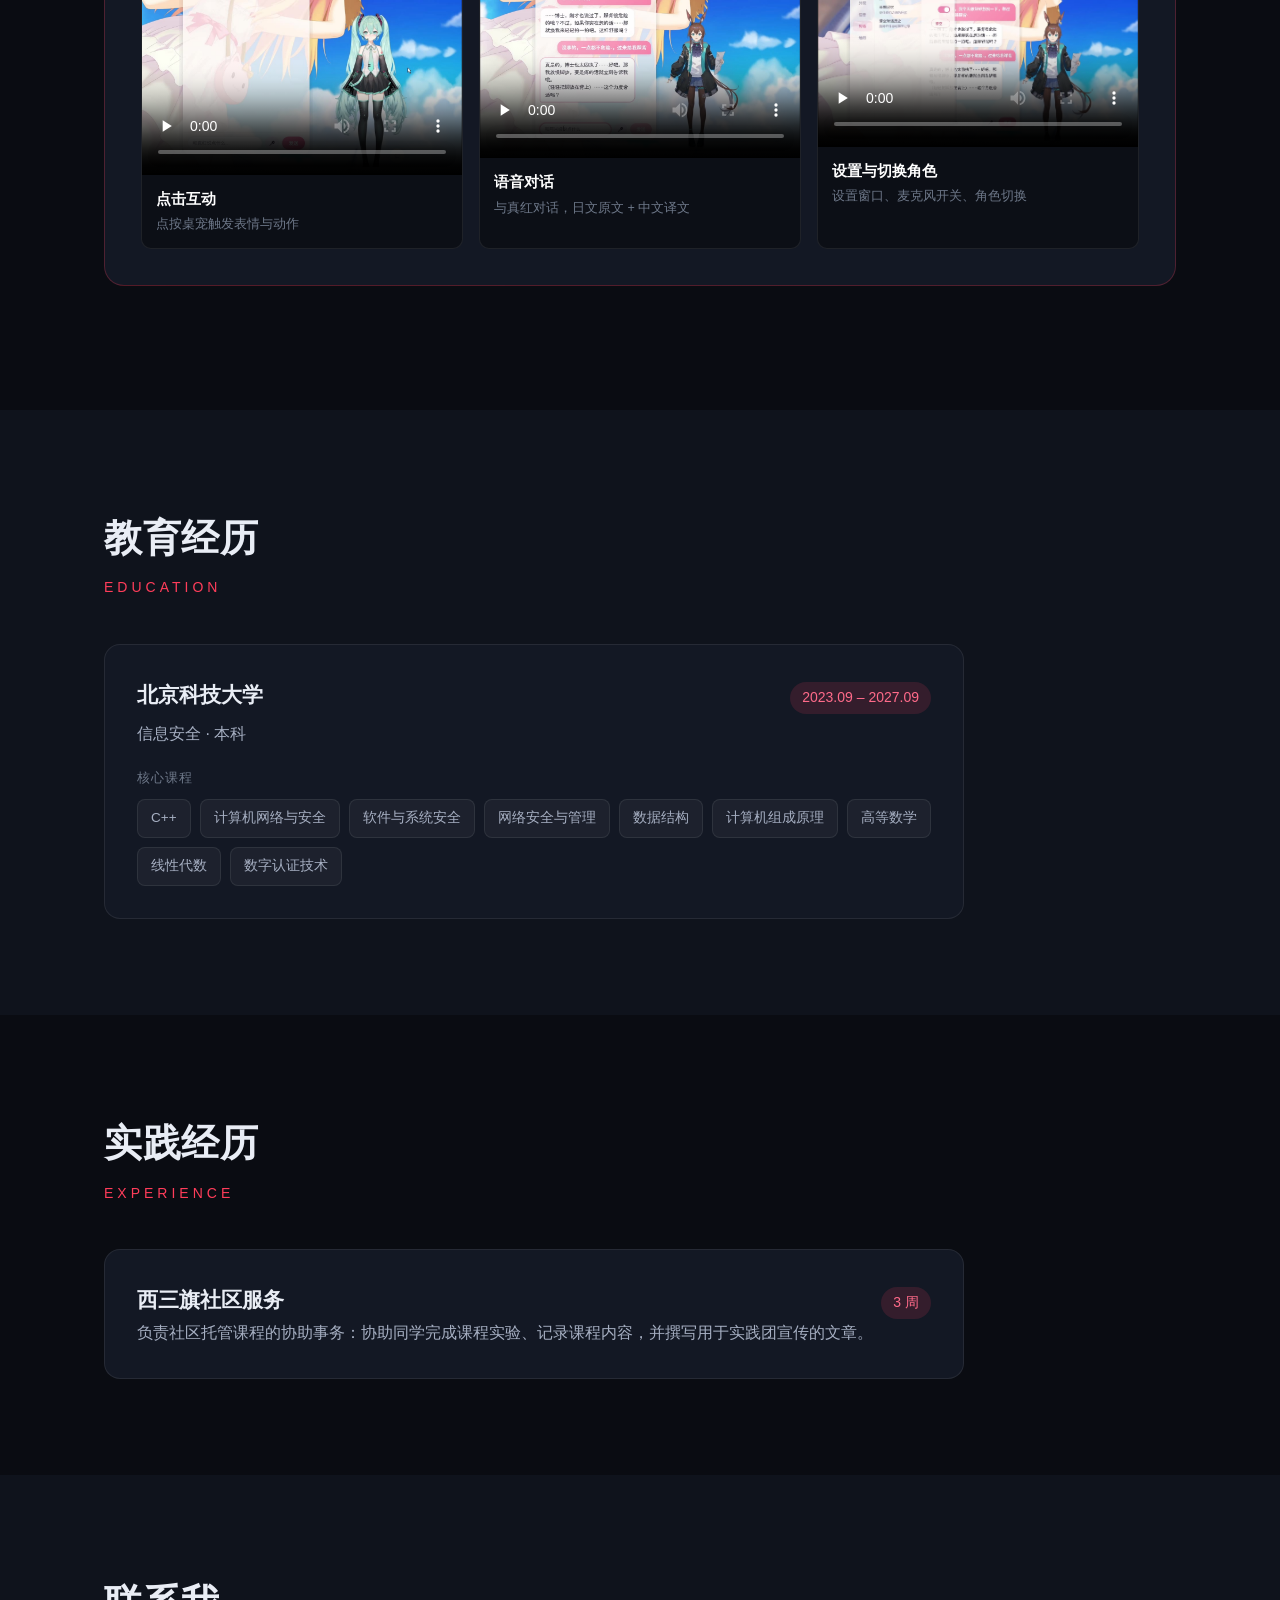
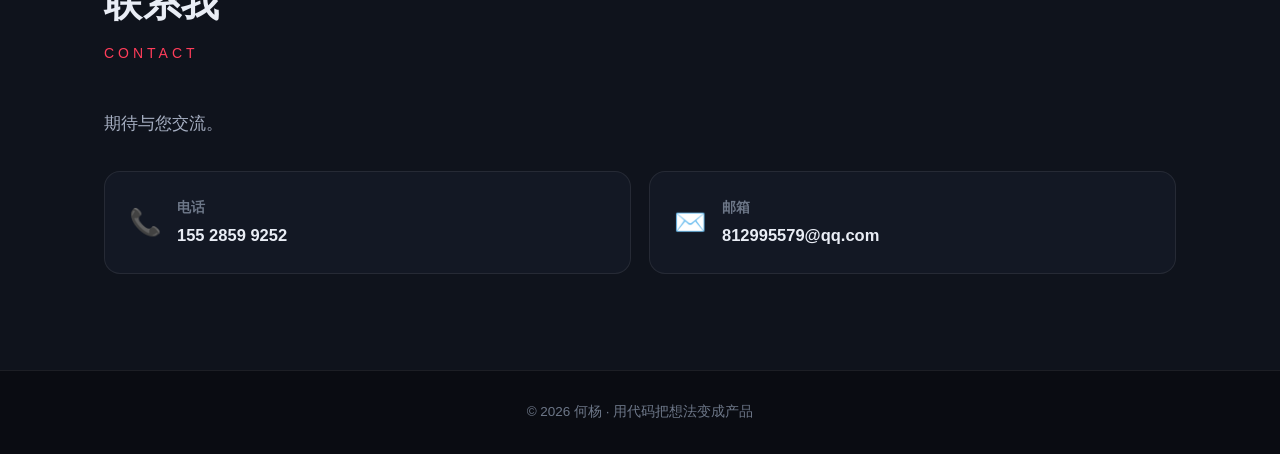
==== commit a1cd914c: "Add files via upload" ====
--- a/index.html
+++ b/index.html
@@ -14,7 +14,7 @@
   <!-- 导航 -->
   <header class="nav" id="nav">
     <div class="nav-inner">
-      <a class="brand" href="#top">何杨<span class="brand-dot">.</span></a>
+      <a class="brand" href="#top">HY<span class="brand-dot">.</span></a>
       <nav class="nav-links" id="nav-links">
         <a href="#about">关于</a>
         <a href="#skills">技能</a>
@@ -36,15 +36,14 @@
       <p class="hero-eyebrow reveal">信息安全 · 后端开发 · AI 应用</p>
       <h1 class="hero-name reveal">何杨</h1>
       <p class="hero-tagline reveal">
-        北京科技大学信息安全专业学生，热衷把想法做成能跑的产品——<br class="br-desktop" />
-        从 Web 权限系统，到带 Live2D 的 AI 桌宠。
+        北京科技大学信息安全专业学生，独立打造了一款<br class="br-desktop" />
+        会日语、有 Live2D 表情、能记住你的本地 AI 桌宠。
       </p>
       <div class="hero-actions reveal">
         <a class="btn btn-primary" href="#projects">查看项目</a>
         <a class="btn btn-ghost" href="#contact">联系我</a>
       </div>
       <div class="hero-meta reveal">
-        <span class="chip"><i class="dot"></i>可实习 6 个月以上</span>
         <span class="chip">北京科技大学</span>
         <span class="chip">信息安全</span>
       </div>
@@ -65,7 +64,7 @@
           </p>
           <p>
             代表作 <strong>SHINKU</strong> 是一个从零搭起来的本地 AI 桌宠——从 Electron 桌面壳、Live2D 表情，到
-            DeepSeek 对话大脑与 GPT-SoVITS 语音，都是我独立完成的。目前可实习 6 个月以上，希望在真实项目中继续成长。
+            DeepSeek 对话大脑与 GPT-SoVITS 语音，都是我独立完成的。希望在真实项目中继续成长。
           </p>
         </div>
         <div class="about-cards reveal">
@@ -107,9 +106,7 @@
         <div class="skill-group reveal">
           <h3>Web & 后端</h3>
           <div class="tag-list">
-            <span class="tag">Flask</span>
             <span class="tag">FastAPI</span>
-            <span class="tag">MySQL</span>
             <span class="tag">REST API</span>
           </div>
         </div>
@@ -180,38 +177,35 @@
             <span class="tag">sherpa-onnx</span>
             <span class="tag">SQLite + LanceDB</span>
           </div>
-          <div class="gallery">
-            <figure class="gallery-item"><img src="assets/shinku-1.webp" alt="SHINKU 桌宠界面 1" loading="lazy" /><figcaption>桌宠主界面</figcaption></figure>
-            <figure class="gallery-item"><img src="assets/shinku-2.webp" alt="SHINKU 桌宠界面 2" loading="lazy" /><figcaption>互动展示</figcaption></figure>
-            <figure class="gallery-item"><img src="assets/shinku-3.webp" alt="SHINKU 桌宠界面 3" loading="lazy" /><figcaption>功能展示</figcaption></figure>
+          <div class="demo-section">
+            <h4 class="demo-title">功能演示</h4>
+            <div class="demo-grid">
+              <figure class="demo-item">
+                <video controls preload="none" poster="videos/interact-poster.jpg" playsinline>
+                  <source src="videos/interact.mp4" type="video/mp4" />
+                  你的浏览器不支持视频播放。
+                </video>
+                <figcaption><strong>点击互动</strong><span>点按桌宠触发表情与动作</span></figcaption>
+              </figure>
+              <figure class="demo-item">
+                <video controls preload="none" poster="videos/dialogue-poster.jpg" playsinline>
+                  <source src="videos/dialogue.mp4" type="video/mp4" />
+                  你的浏览器不支持视频播放。
+                </video>
+                <figcaption><strong>语音对话</strong><span>与真红对话，日文原文 + 中文译文</span></figcaption>
+              </figure>
+              <figure class="demo-item">
+                <video controls preload="none" poster="videos/settings-poster.jpg" playsinline>
+                  <source src="videos/settings.mp4" type="video/mp4" />
+                  你的浏览器不支持视频播放。
+                </video>
+                <figcaption><strong>设置与切换角色</strong><span>设置窗口、麦克风开关、角色切换</span></figcaption>
+              </figure>
+            </div>
           </div>
         </div>
       </article>
 
-      <!-- RBAC -->
-      <article class="project reveal">
-        <div class="project-head">
-          <div>
-            <h3 class="project-name">RBAC 角色权限管理系统</h3>
-            <p class="project-sub">基于角色的访问控制 Web 系统 · 2026.05 – 2026.06</p>
-          </div>
-        </div>
-        <div class="project-body">
-          <p>
-            现代企业 Web 系统对多角色、多权限的复杂访问控制需求日益增长。本项目基于业界成熟的 RBAC 模型，
-            通过「用户—角色—权限」的解耦关系，实现灵活、高效的权限分配。
-          </p>
-          <ul class="feature-list">
-            <li><strong>用户管理</strong>：统计用户数量，新增用户、分配权限、删除用户</li>
-            <li><strong>安全措施</strong>：防止用户权限混乱与超级管理员权限丢失</li>
-          </ul>
-          <div class="tag-list">
-            <span class="tag">Python</span>
-            <span class="tag">Flask</span>
-            <span class="tag">MySQL</span>
-          </div>
-        </div>
-      </article>
     </div>
   </section>
 
@@ -262,7 +256,7 @@
     <div class="wrap">
       <h2 class="section-title reveal">联系我</h2>
       <p class="section-sub reveal">Contact</p>
-      <p class="contact-lead reveal">期待与您交流，实习可立即到岗，实习时长 6 个月以上。</p>
+      <p class="contact-lead reveal">期待与您交流。</p>
       <div class="contact-grid">
         <a class="contact-card reveal" href="tel:15528599252">
           <span class="contact-icon">📞</span>
@@ -272,10 +266,6 @@
           <span class="contact-icon">✉️</span>
           <div><h3>邮箱</h3><p>812995579@qq.com</p></div>
         </a>
-        <div class="contact-card reveal">
-          <span class="contact-icon">🕐</span>
-          <div><h3>可实习时间</h3><p>6 个月以上</p></div>
-        </div>
       </div>
     </div>
   </section>
--- a/styles.css
+++ b/styles.css
@@ -95,9 +95,9 @@
   min-height: 100vh;
   display: flex;
   align-items: center;
-  justify-content: center;
-  text-align: center;
-  padding: 120px 24px 80px;
+  justify-content: flex-start;
+  text-align: left;
+  padding: 120px 24px 80px clamp(24px, 8vw, 120px);
   overflow: hidden;
 }
 .hero-bg {
@@ -105,14 +105,25 @@
   background:
     radial-gradient(ellipse 80% 60% at 50% 30%, rgba(255, 61, 90, 0.16), transparent 60%),
     url("assets/hero.webp") center / cover no-repeat;
-  filter: brightness(0.5) saturate(0.9);
+  filter: brightness(0.78) saturate(1);
   z-index: 0;
+}
+
+/* 竖屏（手机/平板竖持）：切换为竖向裁切的背景图 */
+@media (orientation: portrait) {
+  .hero-bg {
+    background:
+      radial-gradient(ellipse 80% 60% at 50% 30%, rgba(255, 61, 90, 0.16), transparent 60%),
+      url("assets/hero-mobile.webp") center / cover no-repeat;
+  }
 }
 .hero-bg::after {
   content: ""; position: absolute; inset: 0;
-  background: linear-gradient(180deg, rgba(10,12,18,0.35) 0%, rgba(10,12,18,0.72) 55%, var(--bg) 100%);
-}
-.hero-content { position: relative; z-index: 1; max-width: 820px; }
+  background:
+    linear-gradient(90deg, rgba(10,12,18,0.65) 0%, rgba(10,12,18,0.3) 45%, rgba(10,12,18,0) 100%),
+    linear-gradient(180deg, rgba(10,12,18,0.1) 0%, rgba(10,12,18,0.35) 60%, var(--bg) 100%);
+}
+.hero-content { position: relative; z-index: 1; max-width: 640px; }
 
 .hero-eyebrow {
   font-size: 15px;
@@ -137,8 +148,8 @@
   color: var(--text-dim);
   margin-bottom: 34px;
 }
-.hero-actions { display: flex; gap: 14px; justify-content: center; flex-wrap: wrap; margin-bottom: 34px; }
-.hero-meta { display: flex; gap: 10px; justify-content: center; flex-wrap: wrap; }
+.hero-actions { display: flex; gap: 14px; justify-content: flex-start; flex-wrap: wrap; margin-bottom: 34px; }
+.hero-meta { display: flex; gap: 10px; justify-content: flex-start; flex-wrap: wrap; }
 
 .chip {
   display: inline-flex; align-items: center; gap: 8px;
@@ -171,8 +182,8 @@
 .btn-ghost:hover { background: rgba(255,255,255,0.06); }
 
 .scroll-hint {
-  position: absolute; bottom: 26px; left: 50%;
-  transform: translateX(-50%);
+  position: absolute; bottom: 26px; left: clamp(24px, 8vw, 120px);
+  transform: none;
   z-index: 1;
   width: 26px; height: 42px;
   border: 2px solid var(--text-faint);
@@ -313,6 +324,40 @@
   text-align: center;
 }
 
+/* ============ 功能演示视频 ============ */
+.demo-section { margin-top: 28px; }
+.demo-title {
+  font-size: 16px;
+  color: var(--accent-2);
+  letter-spacing: 1px;
+  margin-bottom: 16px;
+  display: flex;
+  align-items: center;
+  gap: 10px;
+}
+.demo-title::before { content: "▶"; font-size: 11px; }
+.demo-grid { display: grid; grid-template-columns: repeat(3, 1fr); gap: 16px; }
+.demo-item {
+  border-radius: var(--radius-sm);
+  overflow: hidden;
+  border: 1px solid var(--border);
+  background: #0c0f16;
+}
+.demo-item video {
+  width: 100%;
+  height: auto;
+  display: block;
+  background: #000;
+}
+.demo-item figcaption {
+  padding: 12px 14px;
+  display: flex;
+  flex-direction: column;
+  gap: 3px;
+}
+.demo-item figcaption strong { font-size: 14.5px; }
+.demo-item figcaption span { font-size: 12.5px; color: var(--text-faint); }
+
 /* ============ 教育 / 实践 ============ */
 .edu-card, .exp-card {
   background: var(--surface);
@@ -387,6 +432,7 @@
   .br-desktop { display: none; }
   .about-grid { grid-template-columns: 1fr; gap: 28px; }
   .gallery { grid-template-columns: 1fr; }
+  .demo-grid { grid-template-columns: 1fr; }
   .nav-links {
     position: fixed; top: 66px; left: 0; right: 0;
     flex-direction: column;
@@ -407,6 +453,11 @@
   .edu-head { flex-direction: column; }
 }
 
+/* 竖屏：视频演示改为上下堆叠 */
+@media (orientation: portrait) {
+  .demo-grid { grid-template-columns: 1fr; }
+}
+
 @media (prefers-reduced-motion: reduce) {
   html { scroll-behavior: auto; }
   .reveal { opacity: 1; transform: none; transition: none; }
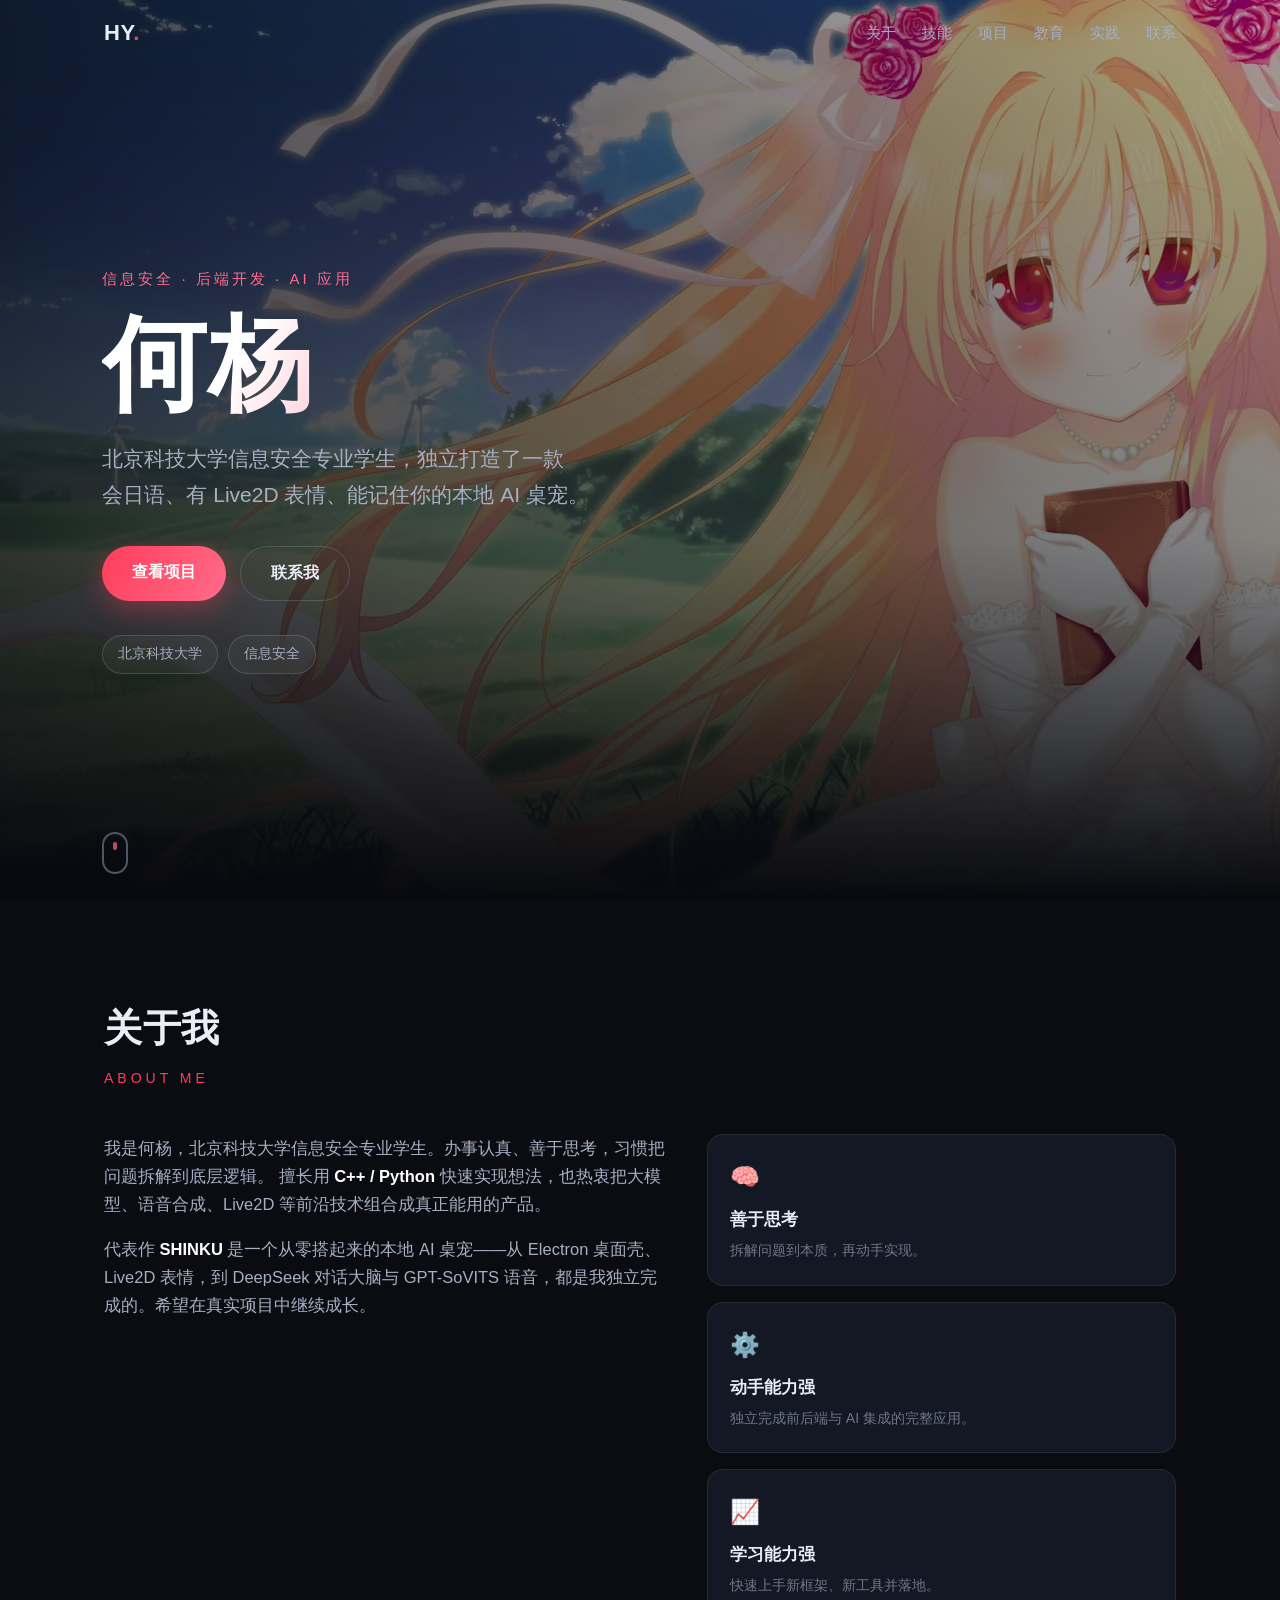
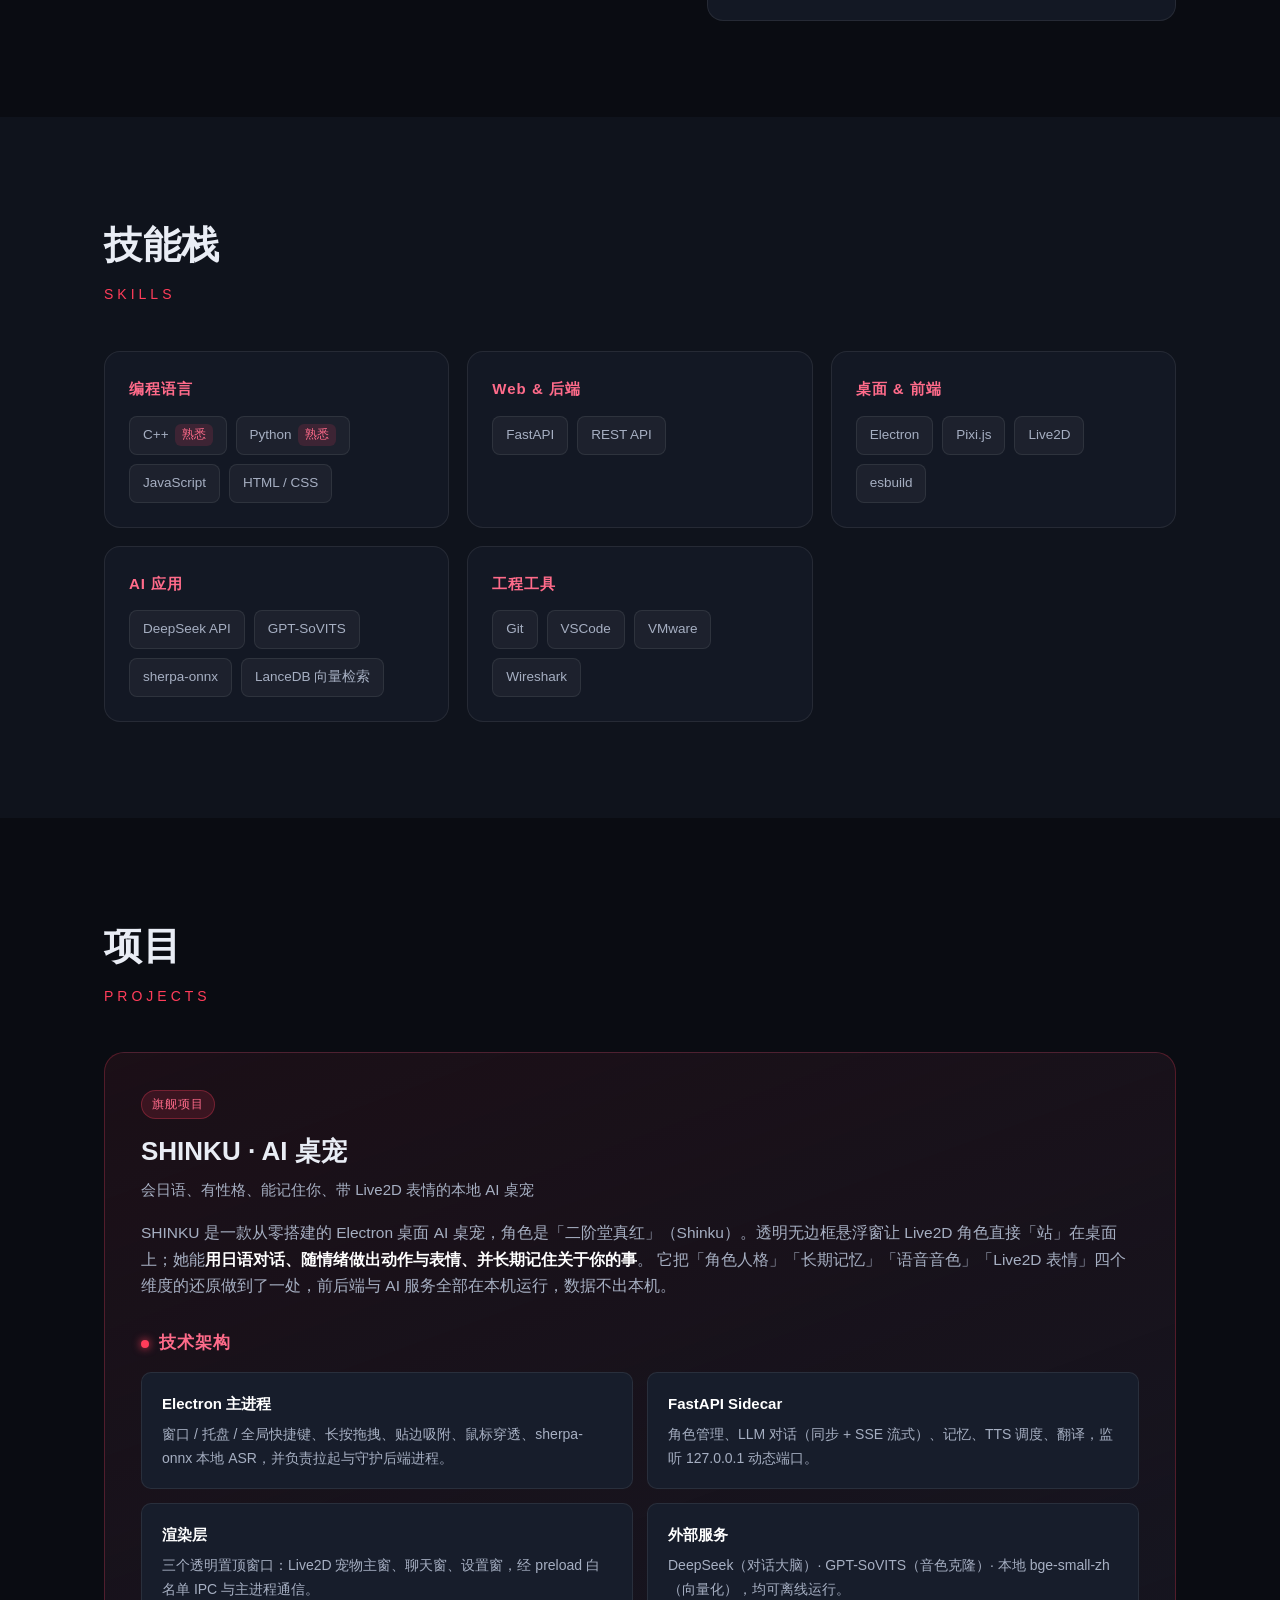
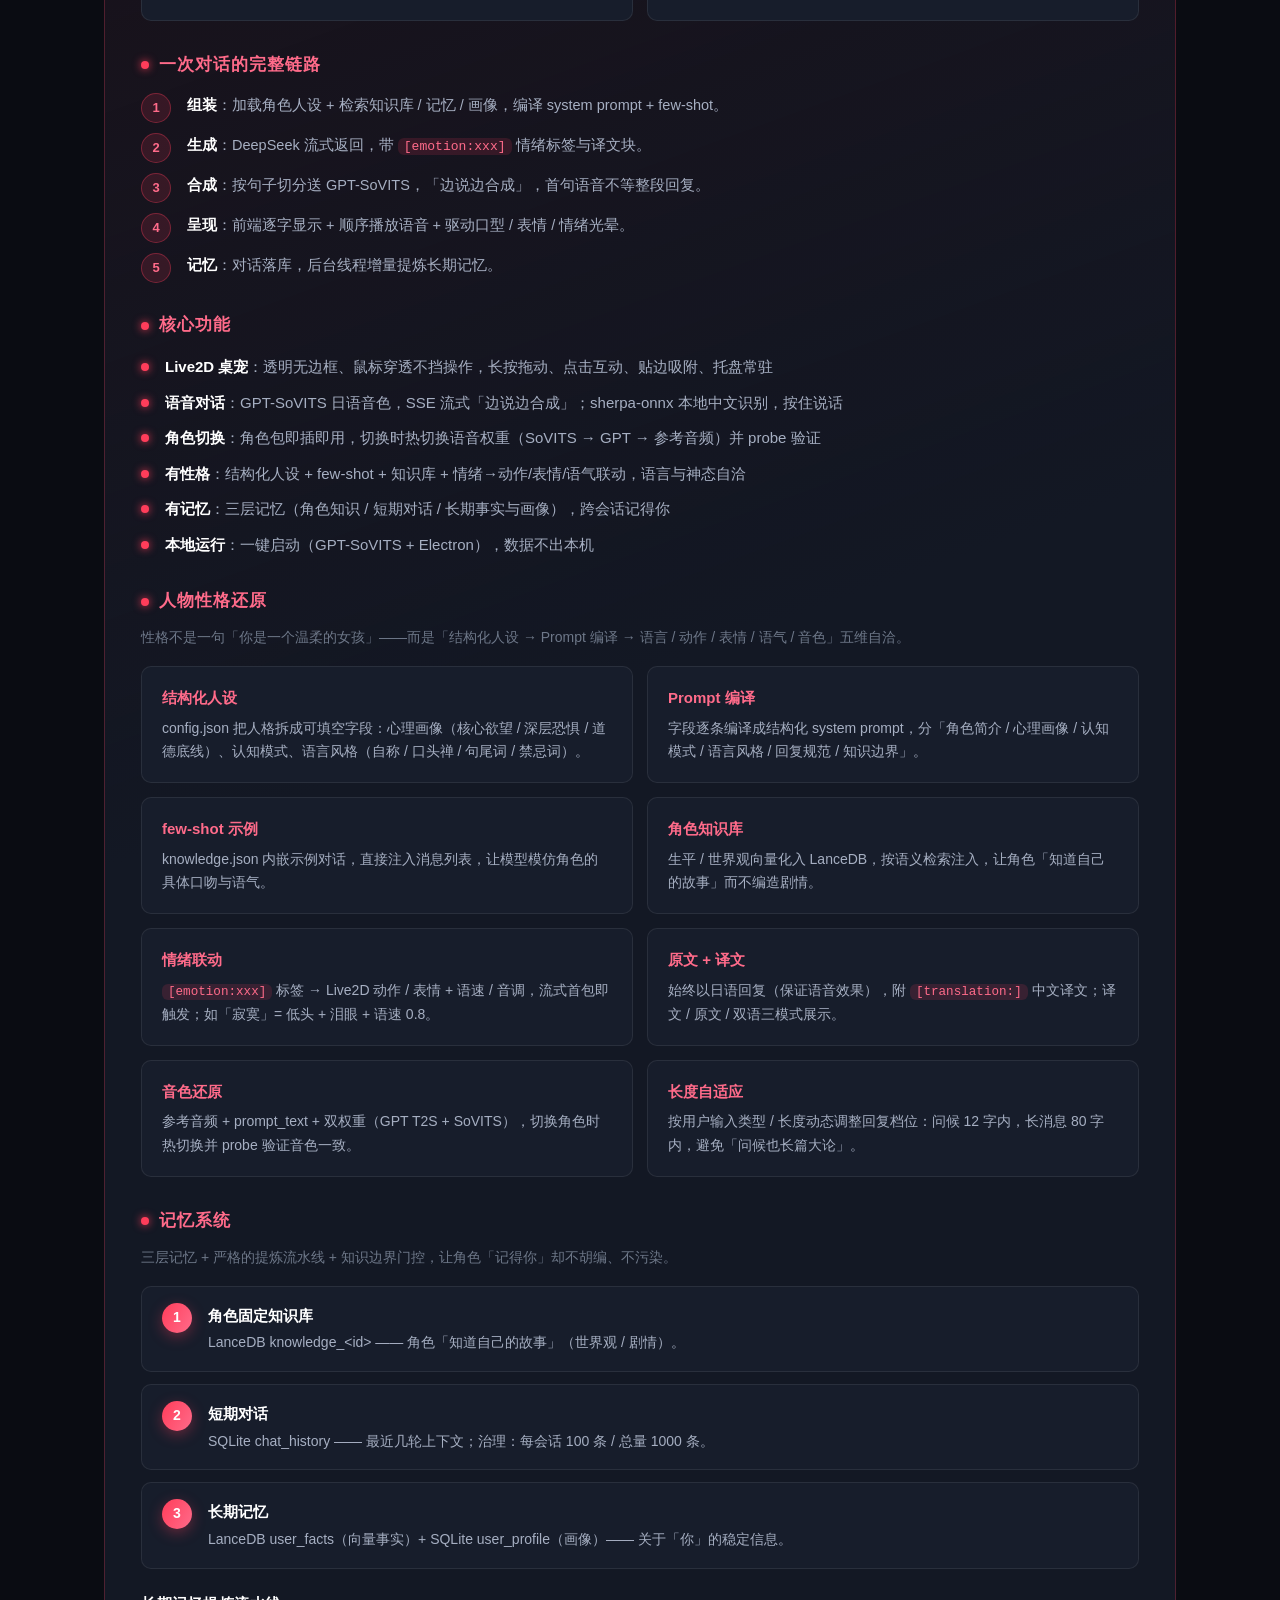
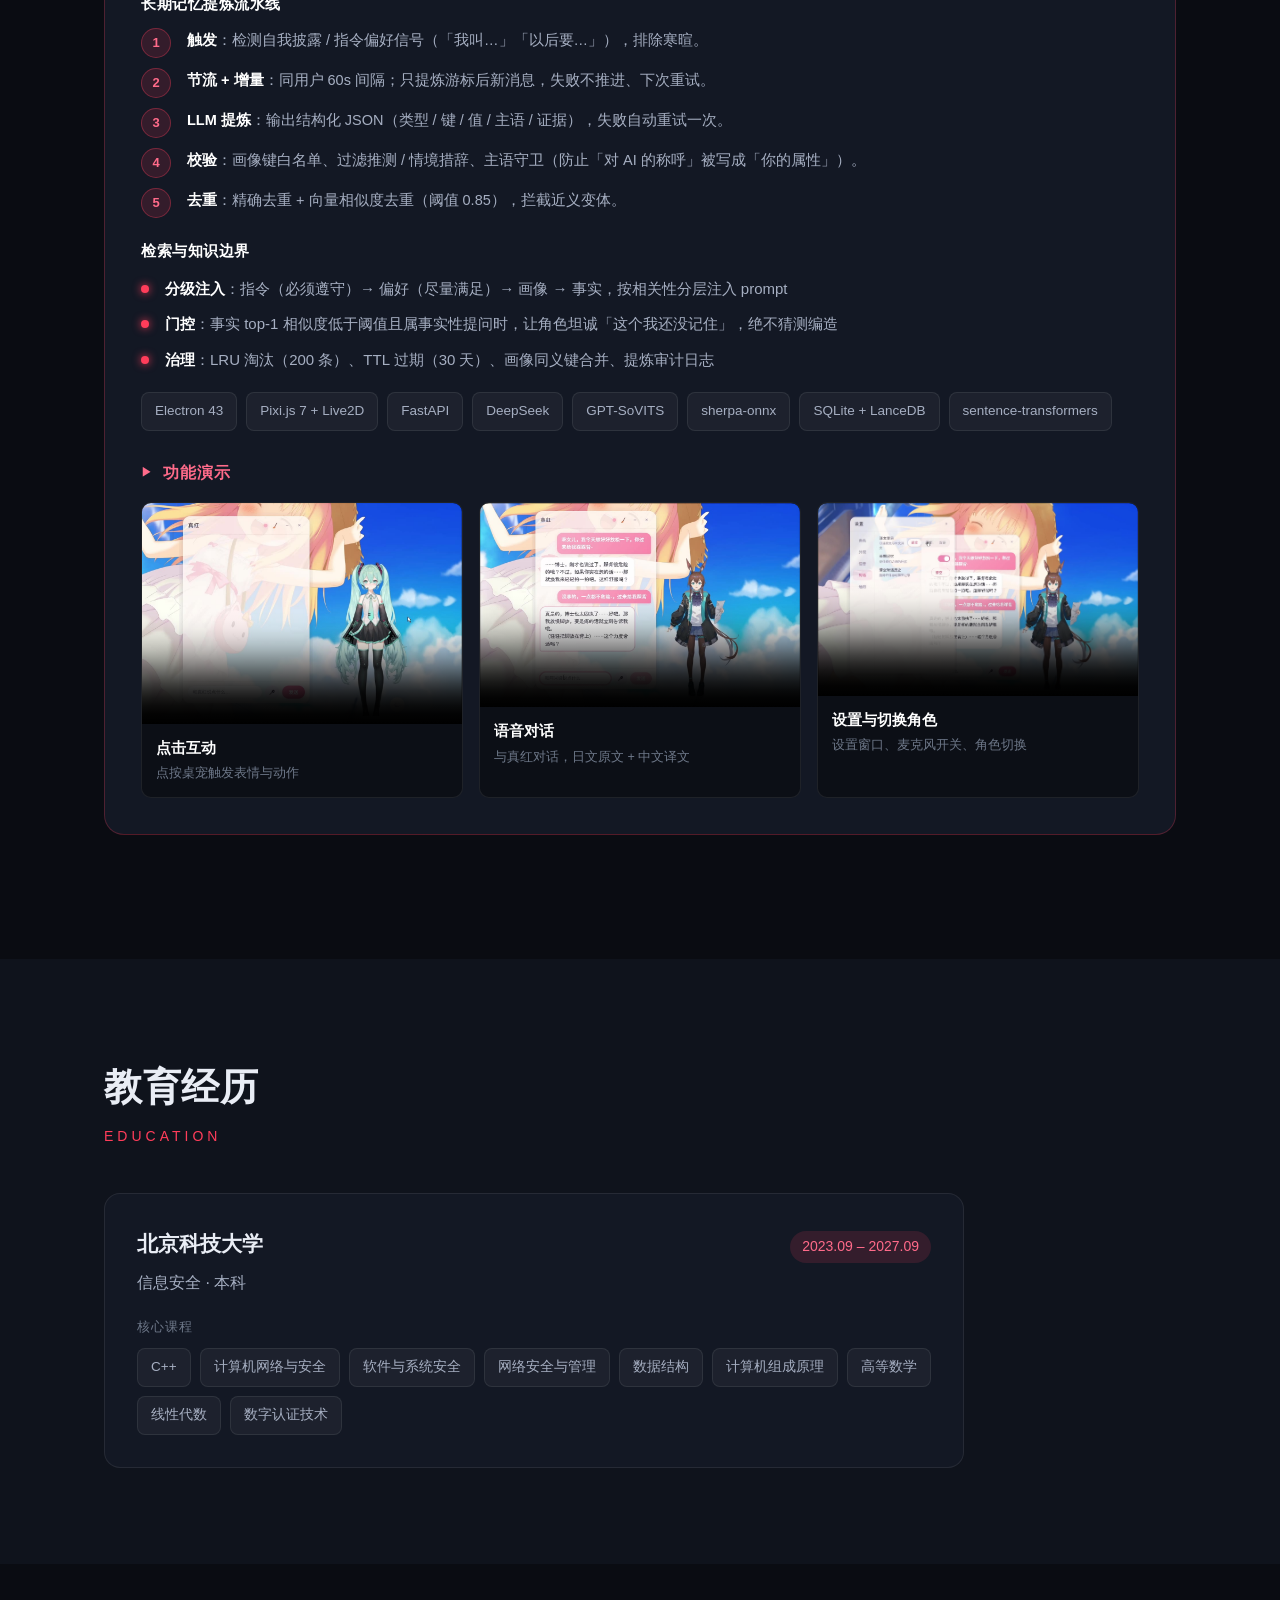
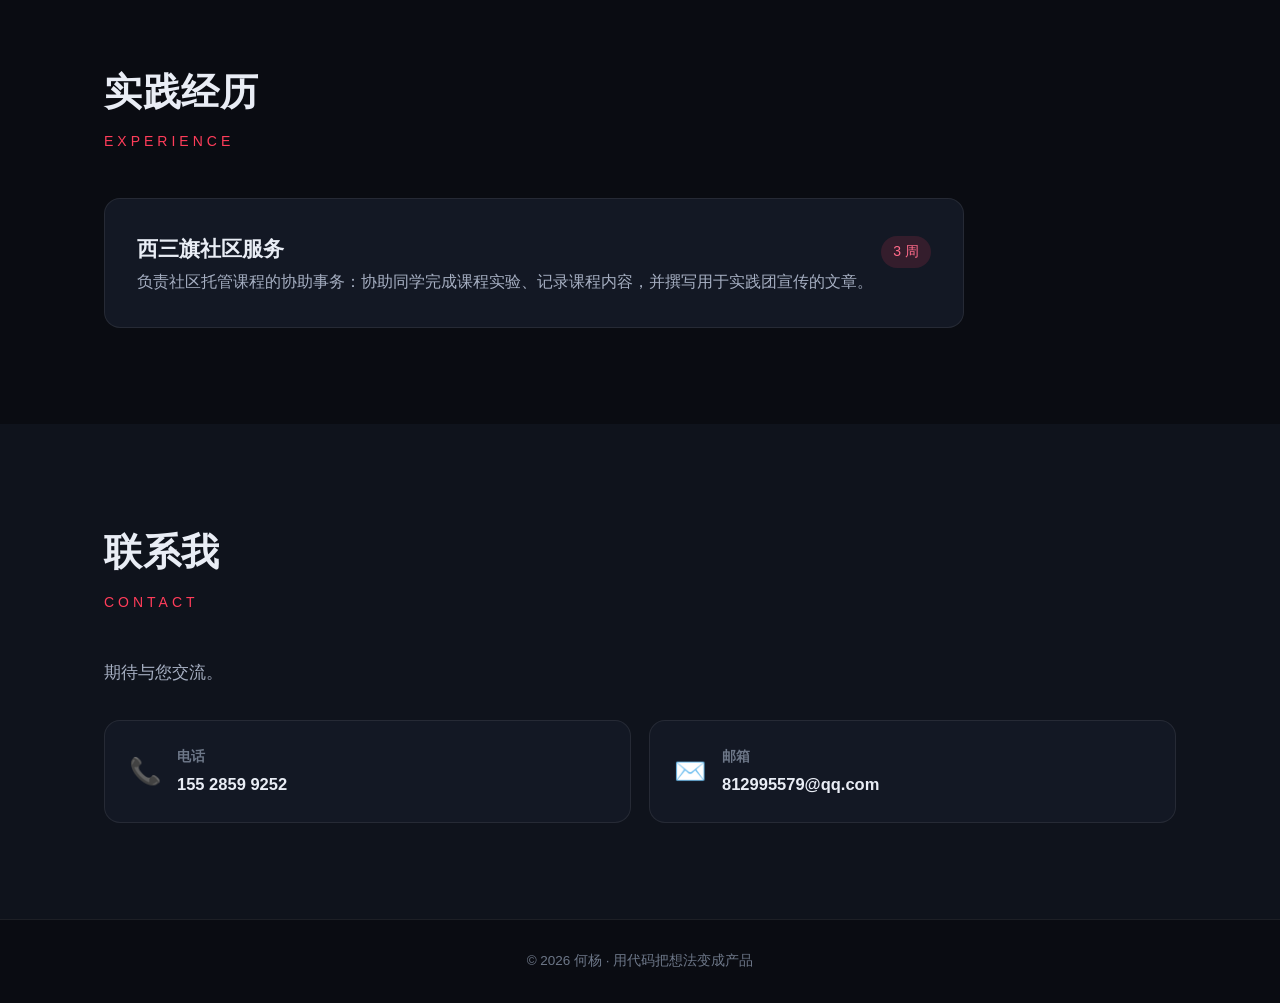
==== commit df6e7d52: "Add files via upload" ====
--- a/index.html
+++ b/index.html
@@ -158,16 +158,128 @@
         </div>
         <div class="project-body">
           <p>
-            SHINKU 是一款 Electron 桌面 AI 桌宠应用，角色是二阶堂真红（Shinku）。透明无边框悬浮窗让 Live2D
-            角色直接「站」在桌面上——点按互动、长按拖动、右键退出；聊天回复为日文原文 + 中文译文；
-            独立设置窗口管理麦克风、按住说话等开关。前后端全部在本机运行。
-          </p>
+            SHINKU 是一款从零搭建的 Electron 桌面 AI 桌宠，角色是「二阶堂真红」（Shinku）。透明无边框悬浮窗让
+            Live2D 角色直接「站」在桌面上；她能<strong>用日语对话、随情绪做出动作与表情、并长期记住关于你的事</strong>。
+            它把「角色人格」「长期记忆」「语音音色」「Live2D 表情」四个维度的还原做到了一处，前后端与 AI 服务全部在本机运行，数据不出本机。
+          </p>
+
+          <!-- 架构 -->
+          <h4 class="block-title">技术架构</h4>
+          <div class="arch-grid">
+            <div class="arch-card">
+              <h5>Electron 主进程</h5>
+              <p>窗口 / 托盘 / 全局快捷键、长按拖拽、贴边吸附、鼠标穿透、sherpa-onnx 本地 ASR，并负责拉起与守护后端进程。</p>
+            </div>
+            <div class="arch-card">
+              <h5>FastAPI Sidecar</h5>
+              <p>角色管理、LLM 对话（同步 + SSE 流式）、记忆、TTS 调度、翻译，监听 127.0.0.1 动态端口。</p>
+            </div>
+            <div class="arch-card">
+              <h5>渲染层</h5>
+              <p>三个透明置顶窗口：Live2D 宠物主窗、聊天窗、设置窗，经 preload 白名单 IPC 与主进程通信。</p>
+            </div>
+            <div class="arch-card">
+              <h5>外部服务</h5>
+              <p>DeepSeek（对话大脑）· GPT-SoVITS（音色克隆）· 本地 bge-small-zh（向量化），均可离线运行。</p>
+            </div>
+          </div>
+
+          <h4 class="block-title">一次对话的完整链路</h4>
+          <ol class="flow-list">
+            <li><strong>组装</strong>：加载角色人设 + 检索知识库 / 记忆 / 画像，编译 system prompt + few-shot。</li>
+            <li><strong>生成</strong>：DeepSeek 流式返回，带 <code>[emotion:xxx]</code> 情绪标签与译文块。</li>
+            <li><strong>合成</strong>：按句子切分送 GPT-SoVITS，「边说边合成」，首句语音不等整段回复。</li>
+            <li><strong>呈现</strong>：前端逐字显示 + 顺序播放语音 + 驱动口型 / 表情 / 情绪光晕。</li>
+            <li><strong>记忆</strong>：对话落库，后台线程增量提炼长期记忆。</li>
+          </ol>
+
+          <!-- 核心功能 -->
+          <h4 class="block-title">核心功能</h4>
           <ul class="feature-list">
-            <li><strong>Live2D 桌宠</strong>：透明无边框窗口、鼠标穿透不挡操作，表情动作随情绪联动</li>
-            <li><strong>角色语音</strong>：为真红单独训练的 GPT-SoVITS 日语语音，回复带原文 + 译文</li>
-            <li><strong>有记忆</strong>：短期历史存 SQLite，长期语义记忆用 LanceDB 向量检索，入库有严格规范</li>
+            <li><strong>Live2D 桌宠</strong>：透明无边框、鼠标穿透不挡操作，长按拖动、点击互动、贴边吸附、托盘常驻</li>
+            <li><strong>语音对话</strong>：GPT-SoVITS 日语音色，SSE 流式「边说边合成」；sherpa-onnx 本地中文识别，按住说话</li>
+            <li><strong>角色切换</strong>：角色包即插即用，切换时热切换语音权重（SoVITS → GPT → 参考音频）并 probe 验证</li>
+            <li><strong>有性格</strong>：结构化人设 + few-shot + 知识库 + 情绪→动作/表情/语气联动，语言与神态自洽</li>
+            <li><strong>有记忆</strong>：三层记忆（角色知识 / 短期对话 / 长期事实与画像），跨会话记得你</li>
             <li><strong>本地运行</strong>：一键启动（GPT-SoVITS + Electron），数据不出本机</li>
           </ul>
+
+          <!-- 性格还原 -->
+          <h4 class="block-title">人物性格还原</h4>
+          <p class="block-note">
+            性格不是一句「你是一个温柔的女孩」——而是「结构化人设 → Prompt 编译 → 语言 / 动作 / 表情 / 语气 / 音色」五维自洽。
+          </p>
+          <div class="detail-grid">
+            <div class="detail-card">
+              <h5>结构化人设</h5>
+              <p>config.json 把人格拆成可填空字段：心理画像（核心欲望 / 深层恐惧 / 道德底线）、认知模式、语言风格（自称 / 口头禅 / 句尾词 / 禁忌词）。</p>
+            </div>
+            <div class="detail-card">
+              <h5>Prompt 编译</h5>
+              <p>字段逐条编译成结构化 system prompt，分「角色简介 / 心理画像 / 认知模式 / 语言风格 / 回复规范 / 知识边界」。</p>
+            </div>
+            <div class="detail-card">
+              <h5>few-shot 示例</h5>
+              <p>knowledge.json 内嵌示例对话，直接注入消息列表，让模型模仿角色的具体口吻与语气。</p>
+            </div>
+            <div class="detail-card">
+              <h5>角色知识库</h5>
+              <p>生平 / 世界观向量化入 LanceDB，按语义检索注入，让角色「知道自己的故事」而不编造剧情。</p>
+            </div>
+            <div class="detail-card">
+              <h5>情绪联动</h5>
+              <p><code>[emotion:xxx]</code> 标签 → Live2D 动作 / 表情 + 语速 / 音调，流式首包即触发；如「寂寞」= 低头 + 泪眼 + 语速 0.8。</p>
+            </div>
+            <div class="detail-card">
+              <h5>原文 + 译文</h5>
+              <p>始终以日语回复（保证语音效果），附 <code>[translation:]</code> 中文译文；译文 / 原文 / 双语三模式展示。</p>
+            </div>
+            <div class="detail-card">
+              <h5>音色还原</h5>
+              <p>参考音频 + prompt_text + 双权重（GPT T2S + SoVITS），切换角色时热切换并 probe 验证音色一致。</p>
+            </div>
+            <div class="detail-card">
+              <h5>长度自适应</h5>
+              <p>按用户输入类型 / 长度动态调整回复档位：问候 12 字内，长消息 80 字内，避免「问候也长篇大论」。</p>
+            </div>
+          </div>
+
+          <!-- 记忆系统 -->
+          <h4 class="block-title">记忆系统</h4>
+          <p class="block-note">
+            三层记忆 + 严格的提炼流水线 + 知识边界门控，让角色「记得你」却不胡编、不污染。
+          </p>
+          <div class="layer-list">
+            <div class="layer">
+              <span class="layer-num">1</span>
+              <div><h5>角色固定知识库</h5><p>LanceDB knowledge_&lt;id&gt; —— 角色「知道自己的故事」（世界观 / 剧情）。</p></div>
+            </div>
+            <div class="layer">
+              <span class="layer-num">2</span>
+              <div><h5>短期对话</h5><p>SQLite chat_history —— 最近几轮上下文；治理：每会话 100 条 / 总量 1000 条。</p></div>
+            </div>
+            <div class="layer">
+              <span class="layer-num">3</span>
+              <div><h5>长期记忆</h5><p>LanceDB user_facts（向量事实）+ SQLite user_profile（画像）—— 关于「你」的稳定信息。</p></div>
+            </div>
+          </div>
+
+          <h5 class="sub-title">长期记忆提炼流水线</h5>
+          <ol class="flow-list">
+            <li><strong>触发</strong>：检测自我披露 / 指令偏好信号（「我叫…」「以后要…」），排除寒暄。</li>
+            <li><strong>节流 + 增量</strong>：同用户 60s 间隔；只提炼游标后新消息，失败不推进、下次重试。</li>
+            <li><strong>LLM 提炼</strong>：输出结构化 JSON（类型 / 键 / 值 / 主语 / 证据），失败自动重试一次。</li>
+            <li><strong>校验</strong>：画像键白名单、过滤推测 / 情境措辞、主语守卫（防止「对 AI 的称呼」被写成「你的属性」）。</li>
+            <li><strong>去重</strong>：精确去重 + 向量相似度去重（阈值 0.85），拦截近义变体。</li>
+          </ol>
+
+          <h5 class="sub-title">检索与知识边界</h5>
+          <ul class="feature-list">
+            <li><strong>分级注入</strong>：指令（必须遵守）→ 偏好（尽量满足）→ 画像 → 事实，按相关性分层注入 prompt</li>
+            <li><strong>门控</strong>：事实 top-1 相似度低于阈值且属事实性提问时，让角色坦诚「这个我还没记住」，绝不猜测编造</li>
+            <li><strong>治理</strong>：LRU 淘汰（200 条）、TTL 过期（30 天）、画像同义键合并、提炼审计日志</li>
+          </ul>
+
           <div class="tag-list">
             <span class="tag">Electron 43</span>
             <span class="tag">Pixi.js 7 + Live2D</span>
@@ -176,6 +288,7 @@
             <span class="tag">GPT-SoVITS</span>
             <span class="tag">sherpa-onnx</span>
             <span class="tag">SQLite + LanceDB</span>
+            <span class="tag">sentence-transformers</span>
           </div>
           <div class="demo-section">
             <h4 class="demo-title">功能演示</h4>
--- a/styles.css
+++ b/styles.css
@@ -357,6 +357,126 @@
 }
 .demo-item figcaption strong { font-size: 14.5px; }
 .demo-item figcaption span { font-size: 12.5px; color: var(--text-faint); }
+
+/* ============ 项目详情块（架构 / 性格 / 记忆） ============ */
+.block-title {
+  font-size: 17px;
+  color: var(--accent-2);
+  letter-spacing: 1px;
+  margin: 30px 0 14px;
+  display: flex;
+  align-items: center;
+  gap: 10px;
+}
+.block-title::before {
+  content: "";
+  width: 8px; height: 8px; border-radius: 50%;
+  background: var(--accent);
+  box-shadow: 0 0 8px var(--accent);
+  flex: none;
+}
+.project-body .block-note {
+  color: var(--text-faint);
+  font-size: 14px;
+  margin: -4px 0 16px;
+}
+
+.arch-grid {
+  display: grid;
+  grid-template-columns: repeat(2, 1fr);
+  gap: 14px;
+}
+.arch-card {
+  background: var(--surface-2);
+  border: 1px solid var(--border);
+  border-radius: var(--radius-sm);
+  padding: 18px 20px;
+}
+.arch-card h5 { font-size: 15px; color: #fff; margin-bottom: 6px; }
+.arch-card p { color: var(--text-dim); font-size: 14px; }
+
+.flow-list {
+  list-style: none;
+  counter-reset: flow;
+  display: grid;
+  gap: 12px;
+  margin: 0 0 10px;
+}
+.flow-list li {
+  position: relative;
+  padding-left: 46px;
+  color: var(--text-dim);
+  font-size: 14.5px;
+  min-height: 28px;
+}
+.flow-list li::before {
+  counter-increment: flow;
+  content: counter(flow);
+  position: absolute; left: 0; top: 0;
+  width: 28px; height: 28px;
+  border-radius: 50%;
+  background: var(--accent-soft);
+  border: 1px solid rgba(255, 61, 90, 0.35);
+  color: var(--accent-2);
+  font-size: 13px; font-weight: 700;
+  display: flex; align-items: center; justify-content: center;
+}
+.flow-list strong { color: #fff; }
+
+.sub-title {
+  font-size: 15px;
+  color: #fff;
+  margin: 22px 0 12px;
+  letter-spacing: 0.5px;
+}
+
+.detail-grid {
+  display: grid;
+  grid-template-columns: repeat(2, 1fr);
+  gap: 14px;
+}
+.detail-card {
+  background: var(--surface-2);
+  border: 1px solid var(--border);
+  border-radius: var(--radius-sm);
+  padding: 18px 20px;
+  transition: transform 0.2s ease, border-color 0.2s ease;
+}
+.detail-card:hover { transform: translateY(-3px); border-color: rgba(255, 61, 90, 0.3); }
+.detail-card h5 { font-size: 15px; color: var(--accent-2); margin-bottom: 6px; }
+.detail-card p { color: var(--text-dim); font-size: 14px; }
+
+.layer-list {
+  display: grid;
+  gap: 12px;
+  margin-bottom: 10px;
+}
+.layer {
+  display: flex; gap: 16px; align-items: flex-start;
+  background: var(--surface-2);
+  border: 1px solid var(--border);
+  border-radius: var(--radius-sm);
+  padding: 16px 20px;
+}
+.layer-num {
+  flex: none;
+  width: 30px; height: 30px; border-radius: 50%;
+  background: linear-gradient(120deg, var(--accent), var(--accent-2));
+  color: #fff; font-weight: 700; font-size: 14px;
+  display: flex; align-items: center; justify-content: center;
+  box-shadow: 0 4px 14px var(--glow);
+}
+.layer h5 { font-size: 15px; color: #fff; margin-bottom: 3px; }
+.layer p { color: var(--text-dim); font-size: 14px; }
+
+.project-body code {
+  font-family: "SFMono-Regular", Consolas, "Liberation Mono", Menlo, monospace;
+  font-size: 0.9em;
+  color: var(--accent-2);
+  background: var(--accent-soft);
+  padding: 1px 6px;
+  border-radius: 6px;
+}
 
 /* ============ 教育 / 实践 ============ */
 .edu-card, .exp-card {
@@ -450,6 +570,8 @@
   .nav-links a::after { display: none; }
   .nav-toggle { display: flex; }
   .project { padding: 26px 20px; }
+  .arch-grid { grid-template-columns: 1fr; }
+  .detail-grid { grid-template-columns: 1fr; }
   .edu-head { flex-direction: column; }
 }
 
